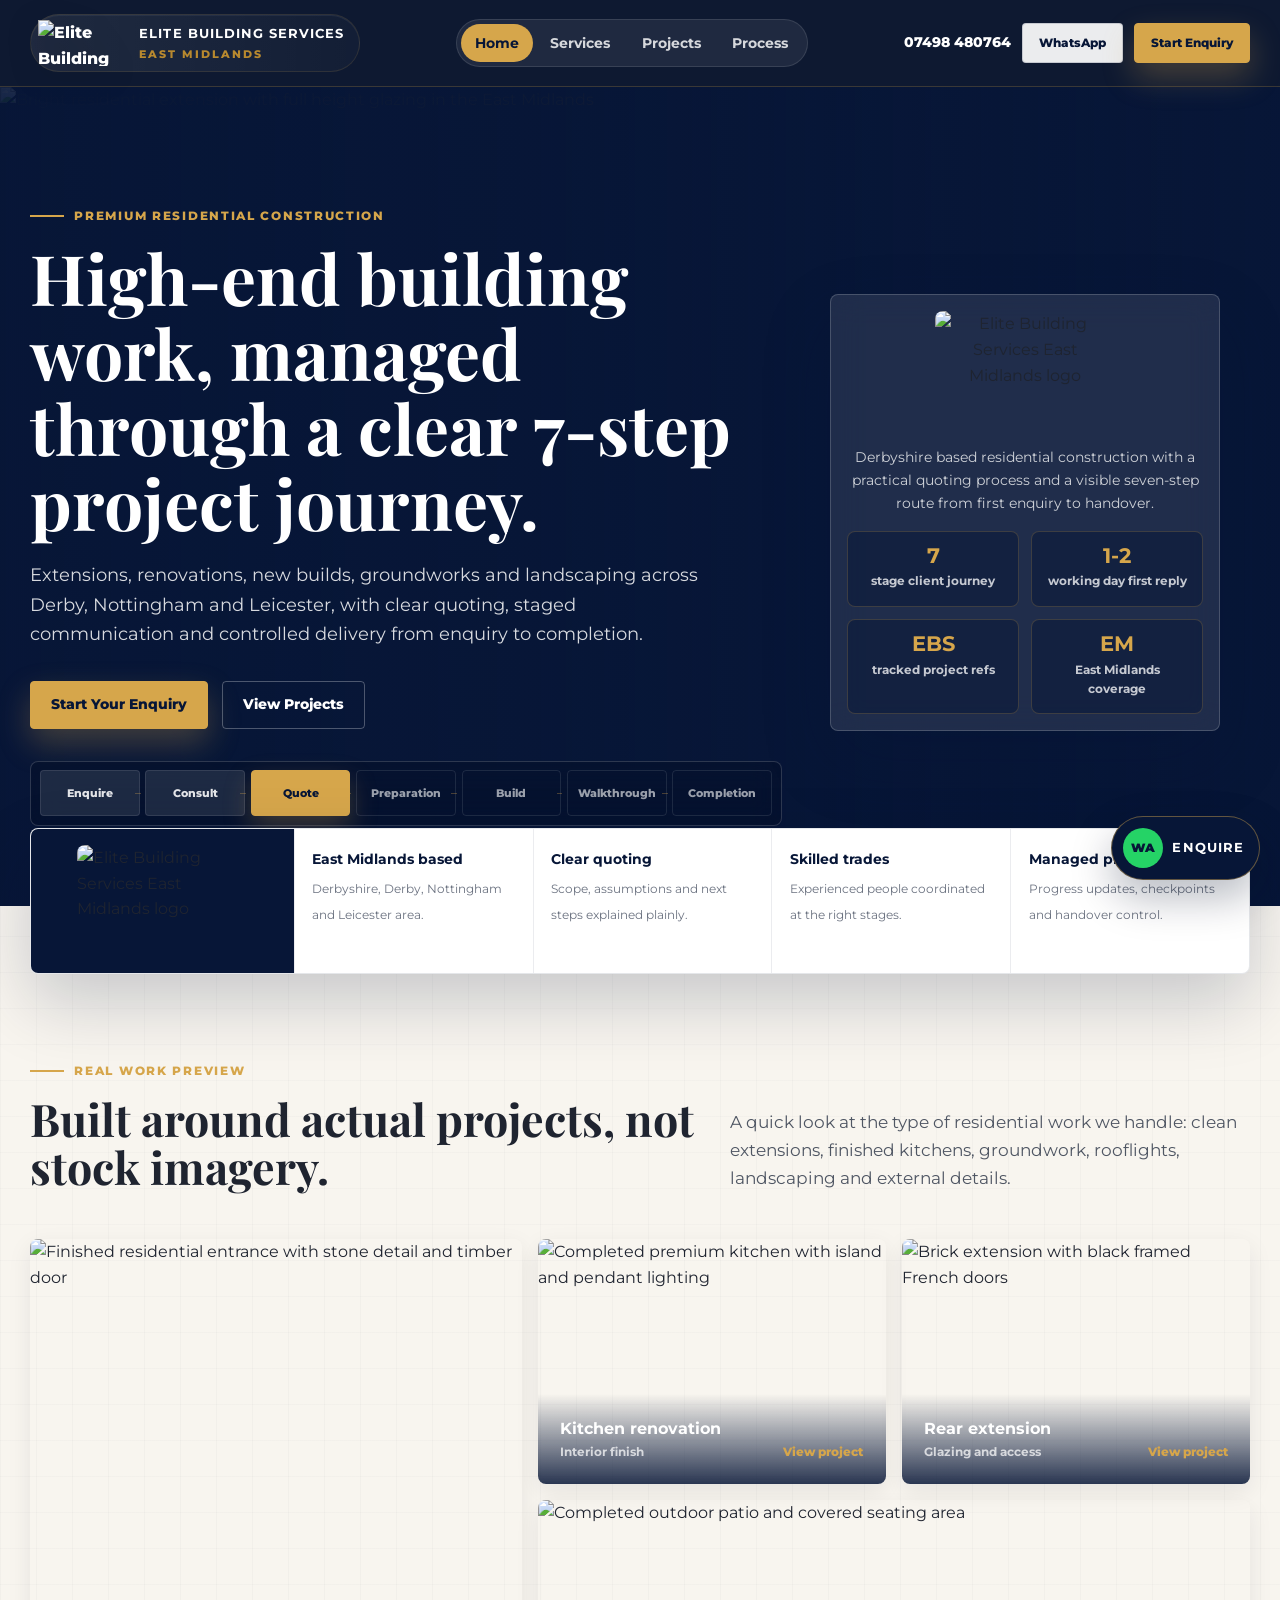
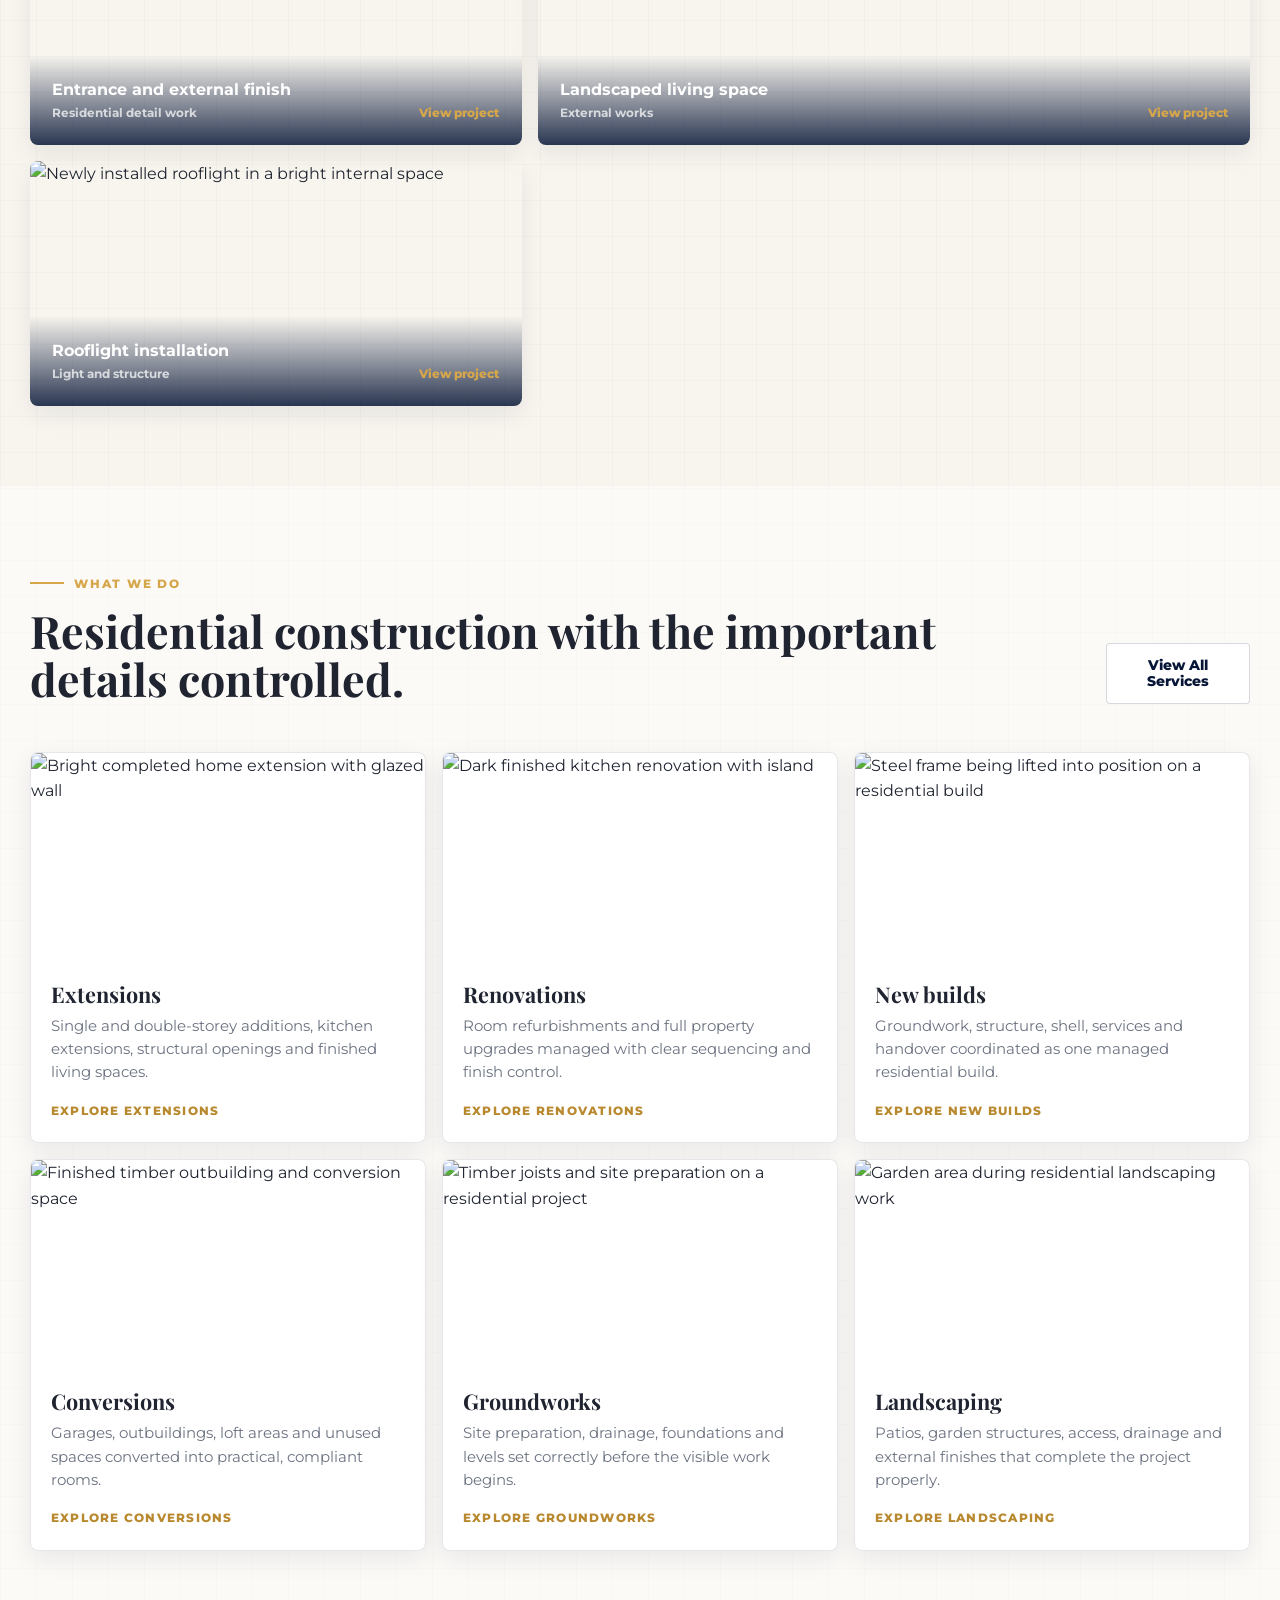
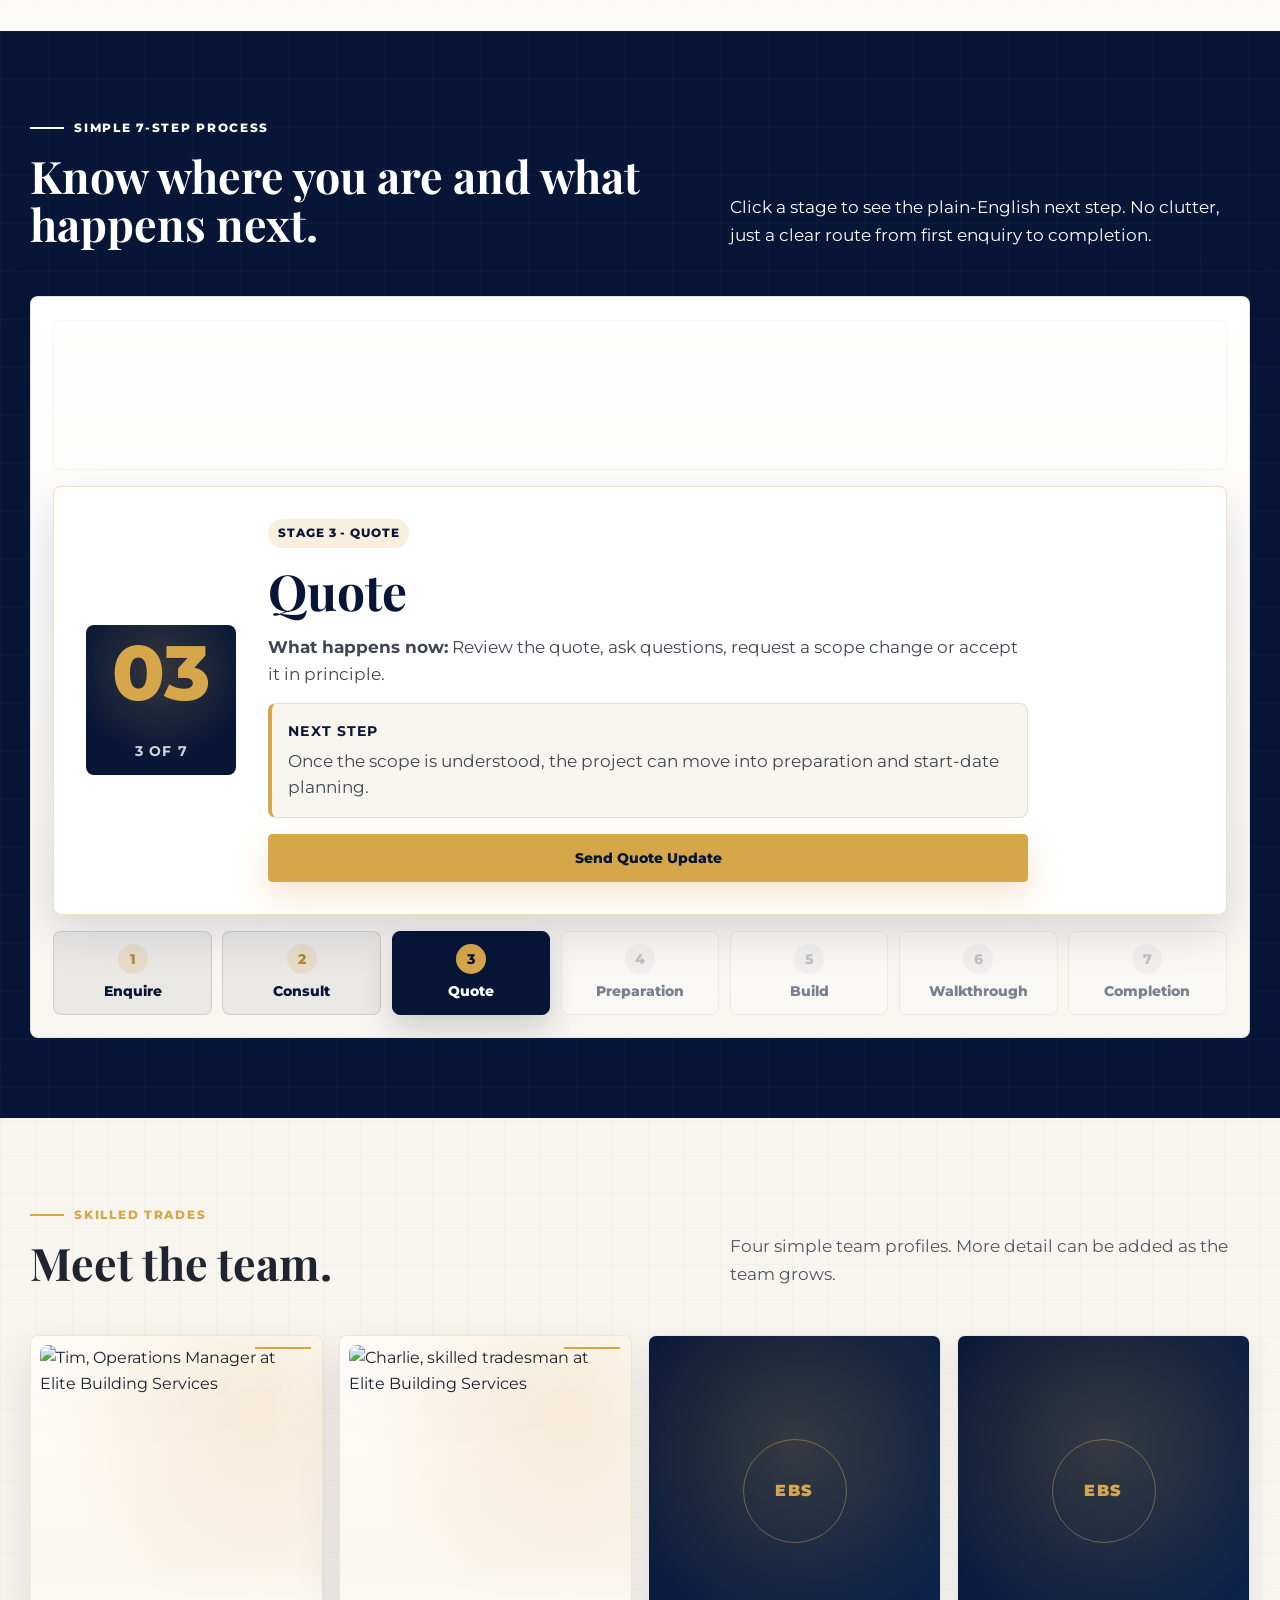
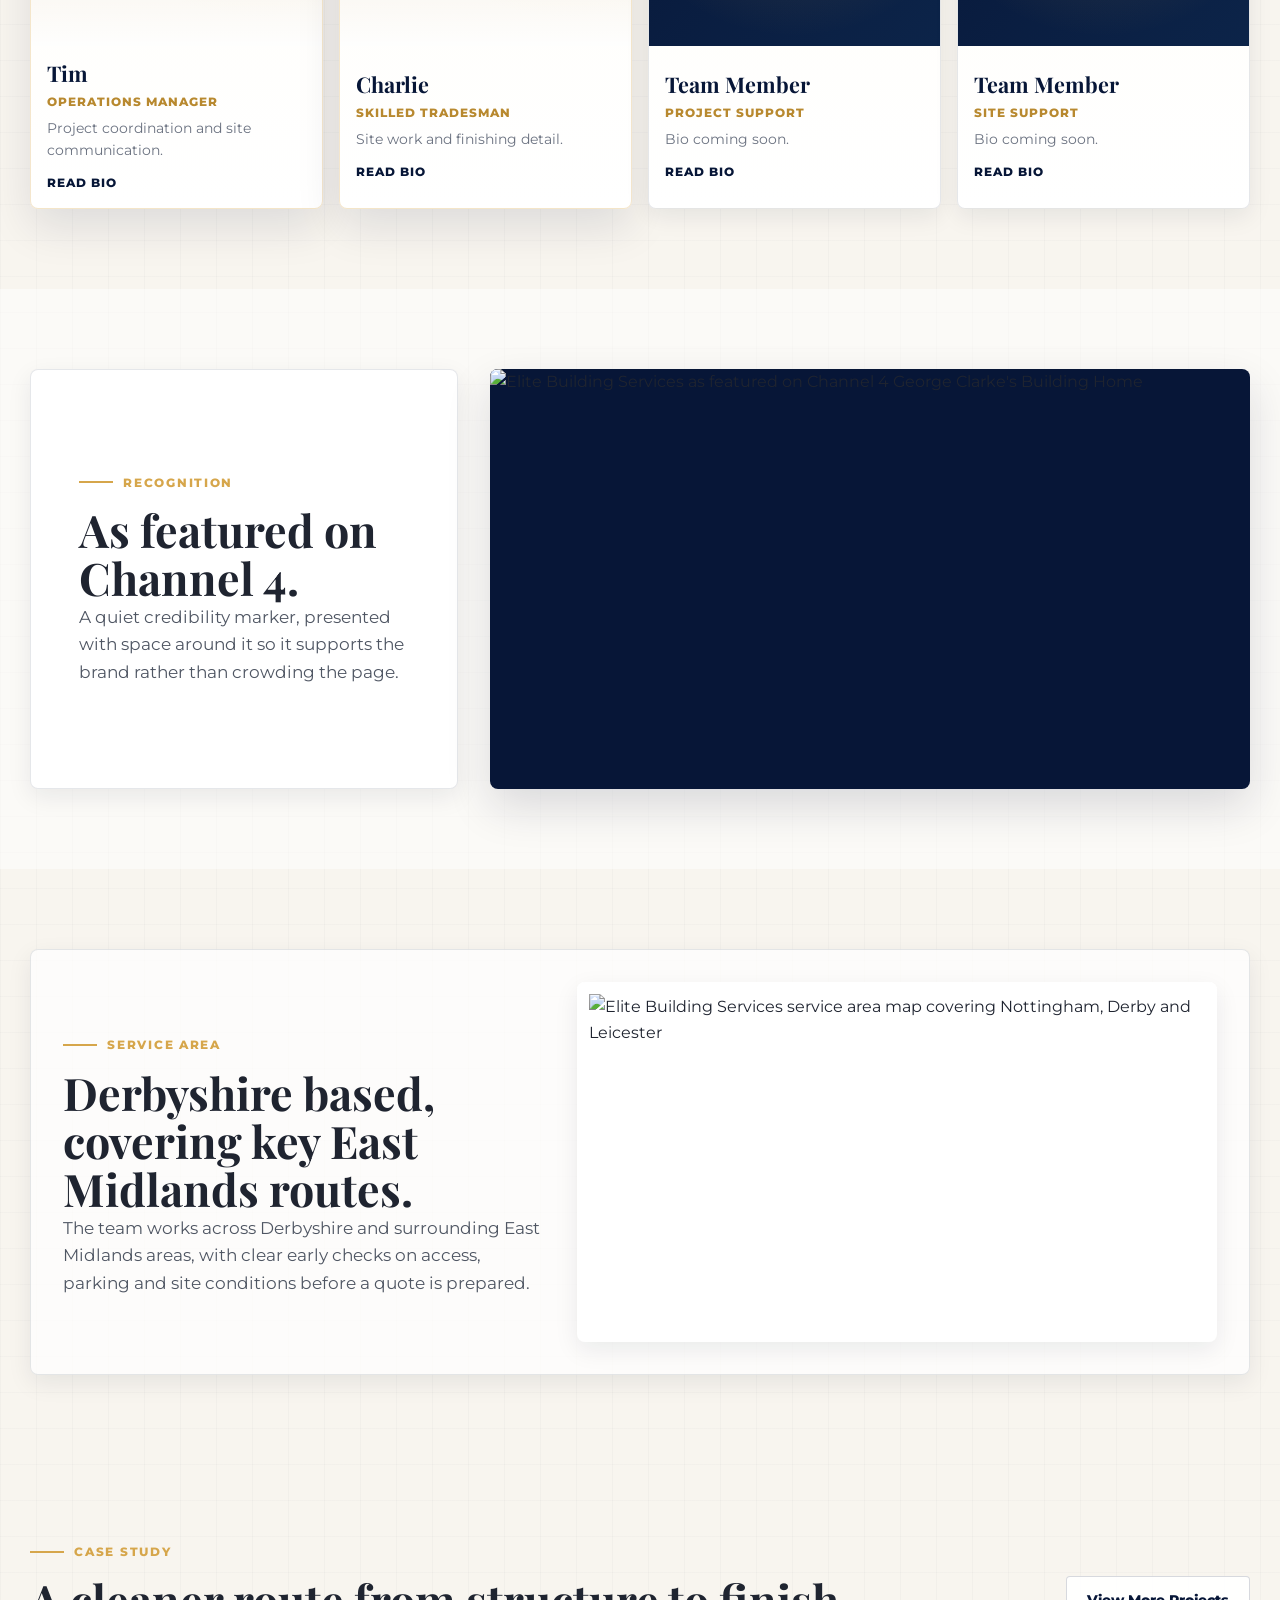
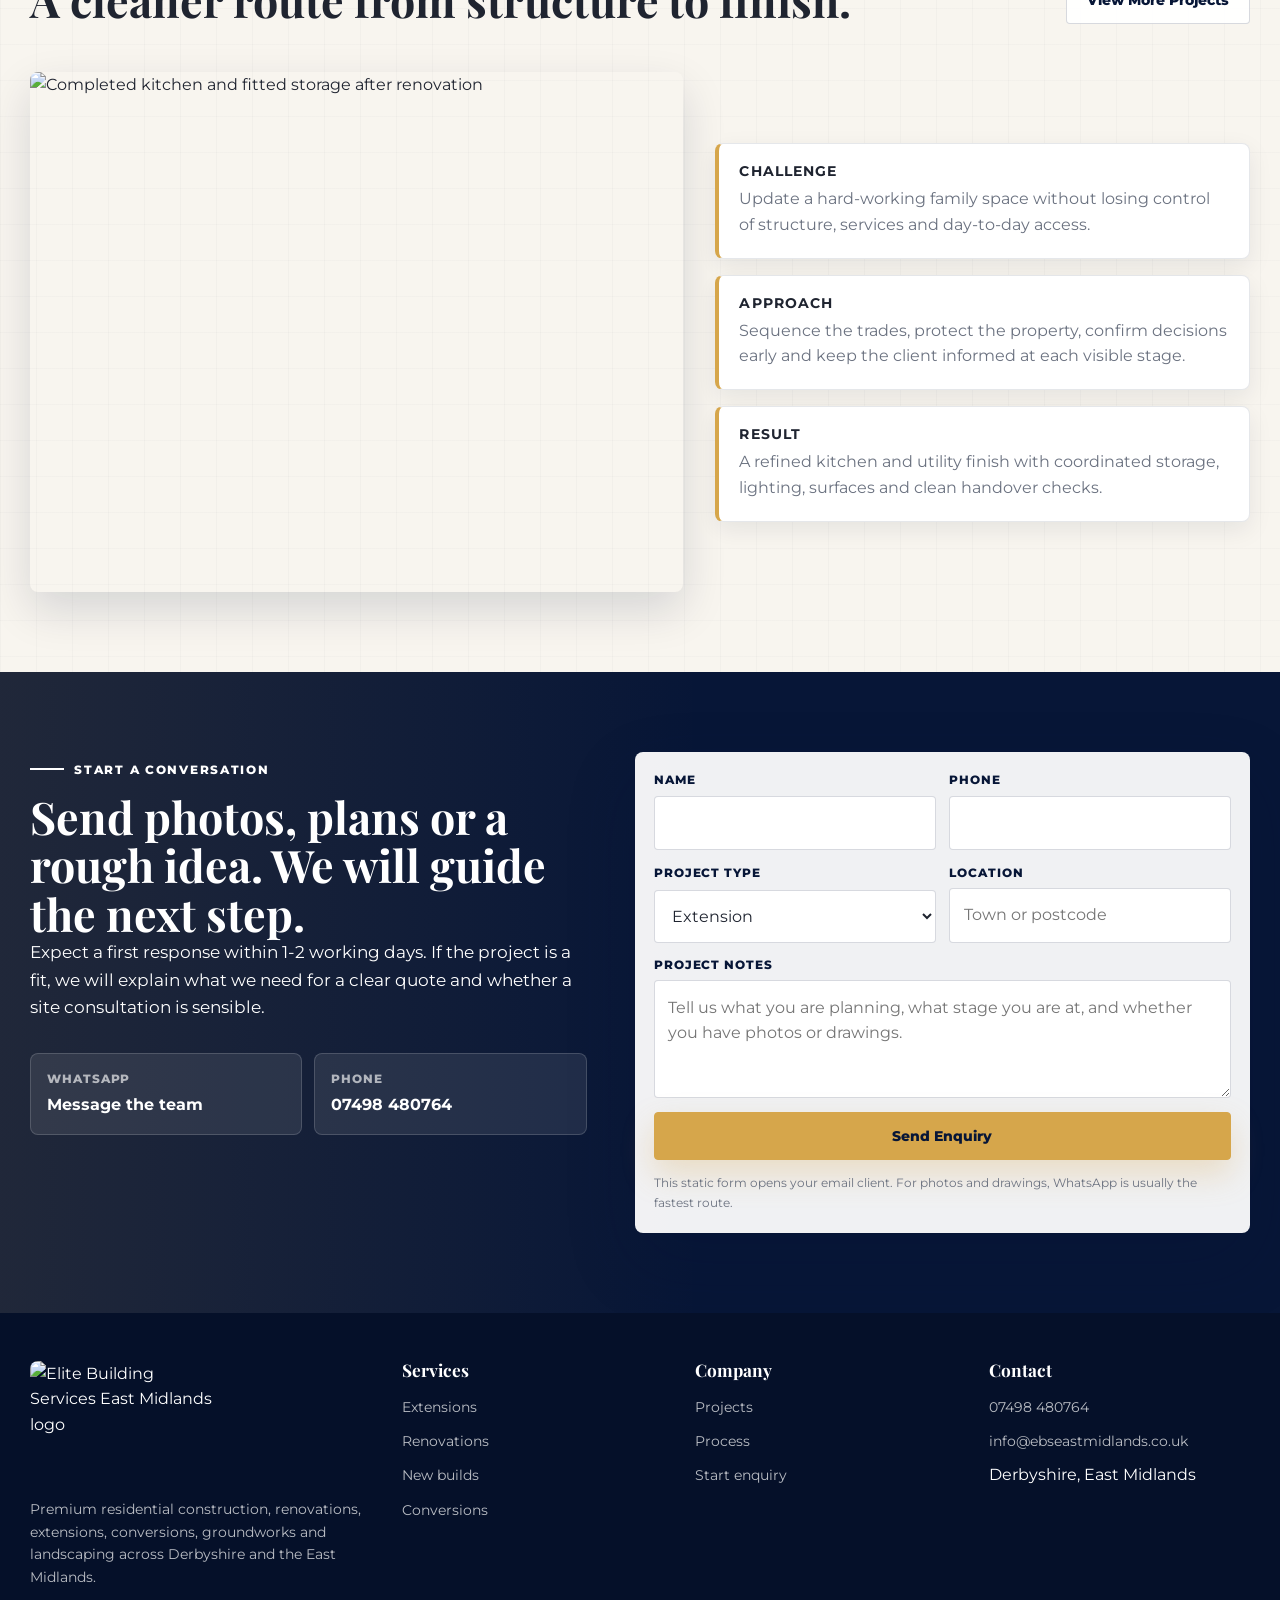
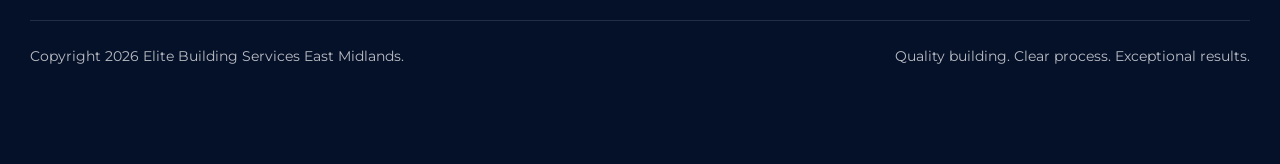
==== index.html @ 4956cdba "Add files via upload" ====
<!DOCTYPE html>
<html lang="en">
<head>
    <meta charset="UTF-8">
    <meta name="viewport" content="width=device-width, initial-scale=1.0">
    <title>Elite Building Services East Midlands | Premium Residential Construction</title>
    <meta name="description" content="Premium residential extensions, renovations, conversions, new builds, groundworks and landscaping across Derbyshire and the East Midlands. Clear quoting and managed delivery.">
    <meta name="theme-color" content="#071637">
    <link rel="stylesheet" href="styles.css">
    <noscript><style>.site-loader{display:none}</style></noscript>
</head>
<body>
    <a class="skip-link" href="#main">Skip to content</a>

    <div class="site-loader" aria-hidden="true">
        <img src="images/ebs-logo.png" alt="">
        <span class="loader-lines" aria-hidden="true"><span></span><span></span><span></span><span></span></span>
    </div>

    <header class="site-header" id="siteHeader">
        <div class="container header-inner">
            <a class="brand" href="index.html" aria-label="Elite Building Services East Midlands home">
                <img src="images/ebs-logo.png" width="390" height="256" alt="Elite Building Services East Midlands logo">
                <span class="brand-copy">
                    <strong>Elite Building Services</strong>
                    <span>East Midlands</span>
                </span>
            </a>

            <nav class="primary-nav" aria-label="Primary navigation">
                <a class="active" href="index.html">Home</a>
                <a href="services.html">Services</a>
                <a href="projects.html">Projects</a>
                <a href="process.html">Process</a>
            </nav>

            <div class="header-actions">
                <a class="phone-link" href="tel:07498480764">07498 480764</a>
                <a class="btn btn-secondary btn-small" href="https://wa.me/447498480764?text=Hi%20Elite%20Building%20Services%2C%20I%27d%20like%20to%20discuss%20a%20project" target="_blank" rel="noopener">WhatsApp</a>
                <a class="btn btn-primary btn-small" href="#enquiry">Start Enquiry</a>
                <button class="menu-toggle" id="menuToggle" type="button" aria-expanded="false" aria-controls="mobileMenu">Menu</button>
            </div>
        </div>
    </header>

    <nav class="mobile-menu" id="mobileMenu" aria-label="Mobile navigation">
        <a href="index.html">Home</a>
        <a href="services.html">Services</a>
        <a href="projects.html">Projects</a>
        <a href="process.html">Process</a>
        <a href="tel:07498480764">Call 07498 480764</a>
        <a href="https://wa.me/447498480764?text=Hi%20Elite%20Building%20Services%2C%20I%27d%20like%20to%20discuss%20a%20project" target="_blank" rel="noopener">WhatsApp</a>
    </nav>

    <main id="main">
        <section class="hero-home" aria-labelledby="home-title">
            <img class="hero-image" src="images/extension.png" alt="Bright residential extension with full height glazing in the East Midlands">
            <div class="container hero-inner">
                <div class="hero-copy">
                    <p class="eyebrow">Premium residential construction</p>
                    <h1 id="home-title">High-end building work, managed through a clear 7-step project journey.</h1>
                    <p class="lead">Extensions, renovations, new builds, groundworks and landscaping across Derby, Nottingham and Leicester, with clear quoting, staged communication and controlled delivery from enquiry to completion.</p>
                    <div class="hero-actions">
                        <a class="btn btn-primary" href="#enquiry">Start Your Enquiry</a>
                        <a class="btn btn-ghost" href="projects.html">View Projects</a>
                    </div>
                    <div class="hero-journey-mini" aria-label="Seven step project journey">
                        <span class="is-complete">Enquire</span>
                        <span class="is-complete">Consult</span>
                        <span class="is-active">Quote</span>
                        <span>Preparation</span>
                        <span>Build</span>
                        <span>Walkthrough</span>
                        <span>Completion</span>
                    </div>
                </div>

                <aside class="hero-brand-card" aria-label="Elite project credentials">
                    <img src="images/ebs-logo.png" width="390" height="256" alt="Elite Building Services East Midlands logo">
                    <p>Derbyshire based residential construction with a practical quoting process and a visible seven-step route from first enquiry to handover.</p>
                    <div class="metric-row">
                        <div class="metric">
                            <strong>7</strong>
                            <span>stage client journey</span>
                        </div>
                        <div class="metric">
                            <strong>1-2</strong>
                            <span>working day first reply</span>
                        </div>
                        <div class="metric">
                            <strong>EBS</strong>
                            <span>tracked project refs</span>
                        </div>
                        <div class="metric">
                            <strong>EM</strong>
                            <span>East Midlands coverage</span>
                        </div>
                    </div>
                </aside>
            </div>
        </section>

        <section class="trust-strip" aria-label="Trust signals">
            <div class="container">
                <div class="trust-strip-inner">
                    <div class="trust-logo">
                        <img src="images/ebs-logo.png" width="390" height="256" alt="Elite Building Services East Midlands logo">
                    </div>
                    <div class="trust-item">
                        <strong>East Midlands based</strong>
                        <span>Derbyshire, Derby, Nottingham and Leicester area.</span>
                    </div>
                    <div class="trust-item">
                        <strong>Clear quoting</strong>
                        <span>Scope, assumptions and next steps explained plainly.</span>
                    </div>
                    <div class="trust-item">
                        <strong>Skilled trades</strong>
                        <span>Experienced people coordinated at the right stages.</span>
                    </div>
                    <div class="trust-item">
                        <strong>Managed projects</strong>
                        <span>Progress updates, checkpoints and handover control.</span>
                    </div>
                </div>
            </div>
        </section>

        <section class="section" aria-labelledby="work-title">
            <div class="container">
                <div class="section-heading">
                    <div>
                        <p class="section-kicker">Real work preview</p>
                        <h2 id="work-title">Built around actual projects, not stock imagery.</h2>
                    </div>
                    <p class="lead">A quick look at the type of residential work we handle: clean extensions, finished kitchens, groundwork, rooflights, landscaping and external details.</p>
                </div>

                <div class="mosaic-grid">
                    <a class="mosaic-item large" href="projects.html" aria-label="View extension project">
                        <img src="images/front door 2.png" alt="Finished residential entrance with stone detail and timber door">
                        <span class="mosaic-overlay">
                            <span><strong>Entrance and external finish</strong><span>Residential detail work</span></span>
                            <em>View project</em>
                        </span>
                    </a>
                    <a class="mosaic-item" href="projects.html" aria-label="View kitchen project">
                        <img src="images/kitchen3.png" alt="Completed premium kitchen with island and pendant lighting">
                        <span class="mosaic-overlay">
                            <span><strong>Kitchen renovation</strong><span>Interior finish</span></span>
                            <em>View project</em>
                        </span>
                    </a>
                    <a class="mosaic-item" href="projects.html" aria-label="View extension project">
                        <img src="images/frenchdoors.png" alt="Brick extension with black framed French doors">
                        <span class="mosaic-overlay">
                            <span><strong>Rear extension</strong><span>Glazing and access</span></span>
                            <em>View project</em>
                        </span>
                    </a>
                    <a class="mosaic-item wide" href="projects.html" aria-label="View landscaping project">
                        <img src="images/landscaping2.png" alt="Completed outdoor patio and covered seating area">
                        <span class="mosaic-overlay">
                            <span><strong>Landscaped living space</strong><span>External works</span></span>
                            <em>View project</em>
                        </span>
                    </a>
                    <a class="mosaic-item" href="projects.html" aria-label="View rooflight installation">
                        <img src="images/skylight.png" alt="Newly installed rooflight in a bright internal space">
                        <span class="mosaic-overlay">
                            <span><strong>Rooflight installation</strong><span>Light and structure</span></span>
                            <em>View project</em>
                        </span>
                    </a>
                </div>
            </div>
        </section>

        <section class="section section-stone" aria-labelledby="services-title">
            <div class="container">
                <div class="section-heading">
                    <div>
                        <p class="section-kicker">What we do</p>
                        <h2 id="services-title">Residential construction with the important details controlled.</h2>
                    </div>
                    <a class="btn btn-secondary" href="services.html">View All Services</a>
                </div>

                <div class="services-grid">
                    <a class="service-card" href="services.html#extensions">
                        <div class="service-card-media"><img src="images/extension.png" alt="Bright completed home extension with glazed wall"></div>
                        <div class="service-card-body">
                            <h3>Extensions</h3>
                            <p>Single and double-storey additions, kitchen extensions, structural openings and finished living spaces.</p>
                            <span class="card-link">Explore extensions</span>
                        </div>
                    </a>
                    <a class="service-card" href="services.html#renovations">
                        <div class="service-card-media"><img src="images/kitchen.png" alt="Dark finished kitchen renovation with island"></div>
                        <div class="service-card-body">
                            <h3>Renovations</h3>
                            <p>Room refurbishments and full property upgrades managed with clear sequencing and finish control.</p>
                            <span class="card-link">Explore renovations</span>
                        </div>
                    </a>
                    <a class="service-card" href="services.html#new-builds">
                        <div class="service-card-media"><img src="images/crane 2.png" alt="Steel frame being lifted into position on a residential build"></div>
                        <div class="service-card-body">
                            <h3>New builds</h3>
                            <p>Groundwork, structure, shell, services and handover coordinated as one managed residential build.</p>
                            <span class="card-link">Explore new builds</span>
                        </div>
                    </a>
                    <a class="service-card" href="services.html#conversions">
                        <div class="service-card-media"><img src="images/Shed2.png" alt="Finished timber outbuilding and conversion space"></div>
                        <div class="service-card-body">
                            <h3>Conversions</h3>
                            <p>Garages, outbuildings, loft areas and unused spaces converted into practical, compliant rooms.</p>
                            <span class="card-link">Explore conversions</span>
                        </div>
                    </a>
                    <a class="service-card" href="services.html#groundworks">
                        <div class="service-card-media"><img src="images/WIP.png" alt="Timber joists and site preparation on a residential project"></div>
                        <div class="service-card-body">
                            <h3>Groundworks</h3>
                            <p>Site preparation, drainage, foundations and levels set correctly before the visible work begins.</p>
                            <span class="card-link">Explore groundworks</span>
                        </div>
                    </a>
                    <a class="service-card" href="services.html#landscaping">
                        <div class="service-card-media"><img src="images/landscape1.png" alt="Garden area during residential landscaping work"></div>
                        <div class="service-card-body">
                            <h3>Landscaping</h3>
                            <p>Patios, garden structures, access, drainage and external finishes that complete the project properly.</p>
                            <span class="card-link">Explore landscaping</span>
                        </div>
                    </a>
                </div>
            </div>
        </section>

        <section class="section portal-section" aria-labelledby="portal-title">
            <div class="container">
                <div class="section-heading">
                    <div>
                        <p class="section-kicker">Simple 7-step process</p>
                        <h2 id="portal-title">Know where you are and what happens next.</h2>
                    </div>
                    <p class="lead">Click a stage to see the plain-English next step. No clutter, just a clear route from first enquiry to completion.</p>
                </div>

                <div class="simple-process" data-portal data-default-stage="2">
                    <img class="process-flow-bg" src="images/process flow.png" alt="" aria-hidden="true">
                    <article class="current-stage-card" aria-live="polite">
                        <div class="current-stage-number">
                            <span data-portal-stage-number>03</span>
                            <strong data-portal-step-text>3 of 7</strong>
                        </div>
                        <div class="current-stage-copy">
                            <span class="status-chip" data-portal-status>Stage 3</span>
                            <h3 data-portal-title>Quote</h3>
                            <p><strong>What happens now:</strong> <span data-portal-summary>We turn your photos, measurements and project notes into a clear written quote.</span></p>
                            <div class="next-step-box">
                                <strong>Next step</strong>
                                <p data-portal-next>Review the quote and confirm whether you would like to move into preparation.</p>
                            </div>
                            <a class="btn btn-primary" href="#enquiry" data-portal-cta>Discuss My Quote</a>
                        </div>
                    </article>
                    <div class="simple-stage-flow" aria-label="Project stages">
                        <button class="simple-stage is-complete" type="button" data-stage="0"><span>1</span>Enquire</button>
                        <button class="simple-stage is-complete" type="button" data-stage="1"><span>2</span>Consult</button>
                        <button class="simple-stage is-active" type="button" data-stage="2"><span>3</span>Quote</button>
                        <button class="simple-stage" type="button" data-stage="3"><span>4</span>Preparation</button>
                        <button class="simple-stage" type="button" data-stage="4"><span>5</span>Build</button>
                        <button class="simple-stage" type="button" data-stage="5"><span>6</span>Walkthrough</button>
                        <button class="simple-stage" type="button" data-stage="6"><span>7</span>Completion</button>
                    </div>
                </div>
            </div>
        </section>

        <section class="section" aria-labelledby="team-title">
            <div class="container">
                <div class="section-heading">
                    <div>
                        <p class="section-kicker">Skilled trades</p>
                        <h2 id="team-title">Meet the team.</h2>
                    </div>
                    <p class="lead">Four simple team profiles. More detail can be added as the team grows.</p>
                </div>

                <div class="team-grid team-grid-equal">
                    <button class="team-card person-card" type="button" data-team-card data-name="Tim" data-role="Operations Manager" data-image="images/tIM.jpeg" data-image-alt="Tim, Operations Manager at Elite Building Services" data-bio="Tim helps keep projects organised from first conversation through to site communication. His role is to make the route clear and keep clients informed.">
                        <span class="team-card-image"><img src="images/tIM.jpeg" alt="Tim, Operations Manager at Elite Building Services"></span>
                        <span class="team-card-body">
                            <strong>Tim</strong>
                            <span>Operations Manager</span>
                            <em>Project coordination and site communication.</em>
                            <small>Read bio</small>
                        </span>
                    </button>
                    <button class="team-card person-card" type="button" data-team-card data-name="Charlie" data-role="Skilled Tradesman" data-image="images/Charlie.jpeg" data-image-alt="Charlie, skilled tradesman at Elite Building Services" data-bio="Charlie supports the practical delivery on site, with a focus on workmanship, finishing detail and keeping the standard consistent.">
                        <span class="team-card-image"><img src="images/Charlie.jpeg" alt="Charlie, skilled tradesman at Elite Building Services"></span>
                        <span class="team-card-body">
                            <strong>Charlie</strong>
                            <span>Skilled Tradesman</span>
                            <em>Site work and finishing detail.</em>
                            <small>Read bio</small>
                        </span>
                    </button>
                    <button class="team-card placeholder-card" type="button" data-team-card data-name="Team Member" data-role="Project Support" data-initials="EBS" data-bio="This profile is reserved for future team information. It keeps the team section balanced without inventing names or biographies.">
                        <span class="team-card-image placeholder-mark" aria-hidden="true"><span>EBS</span></span>
                        <span class="team-card-body">
                            <strong>Team Member</strong>
                            <span>Project Support</span>
                            <em>Bio coming soon.</em>
                            <small>Read bio</small>
                        </span>
                    </button>
                    <button class="team-card placeholder-card" type="button" data-team-card data-name="Team Member" data-role="Site Support" data-initials="EBS" data-bio="This profile is intentionally reserved for another team member. It can be updated later with a photo, role and short bio.">
                        <span class="team-card-image placeholder-mark" aria-hidden="true"><span>EBS</span></span>
                        <span class="team-card-body">
                            <strong>Team Member</strong>
                            <span>Site Support</span>
                            <em>Bio coming soon.</em>
                            <small>Read bio</small>
                        </span>
                    </button>
                </div>
            </div>
        </section>

        <section class="section section-stone" aria-labelledby="featured-title">
            <div class="container">
                <div class="channel-feature">
                    <div class="feature-card channel-copy">
                        <p class="section-kicker">Recognition</p>
                        <h2 id="featured-title">As featured on Channel 4.</h2>
                        <p class="lead">A quiet credibility marker, presented with space around it so it supports the brand rather than crowding the page.</p>
                    </div>
                    <div class="channel-media">
                        <img src="images/chqannel 4.png" alt="Elite Building Services as featured on Channel 4 George Clarke's Building Home">
                    </div>
                </div>
            </div>
        </section>

        <section class="section" aria-labelledby="area-title">
            <div class="container">
                <div class="service-area-card">
                    <div>
                        <p class="section-kicker">Service area</p>
                        <h2 id="area-title">Derbyshire based, covering key East Midlands routes.</h2>
                        <p class="lead">The team works across Derbyshire and surrounding East Midlands areas, with clear early checks on access, parking and site conditions before a quote is prepared.</p>
                    </div>
                    <div class="service-area-map">
                        <img src="images/MAP.png" alt="Elite Building Services service area map covering Nottingham, Derby and Leicester">
                    </div>
                </div>
            </div>
        </section>

        <section class="section" aria-labelledby="case-title">
            <div class="container">
                <div class="section-heading">
                    <div>
                        <p class="section-kicker">Case study</p>
                        <h2 id="case-title">A cleaner route from structure to finish.</h2>
                    </div>
                    <a class="btn btn-secondary" href="projects.html">View More Projects</a>
                </div>

                <div class="case-study-grid">
                    <div class="case-image">
                        <img src="images/kitchen4.png" alt="Completed kitchen and fitted storage after renovation">
                    </div>
                    <div class="case-content">
                        <article class="case-card">
                            <h3>Challenge</h3>
                            <p>Update a hard-working family space without losing control of structure, services and day-to-day access.</p>
                        </article>
                        <article class="case-card">
                            <h3>Approach</h3>
                            <p>Sequence the trades, protect the property, confirm decisions early and keep the client informed at each visible stage.</p>
                        </article>
                        <article class="case-card">
                            <h3>Result</h3>
                            <p>A refined kitchen and utility finish with coordinated storage, lighting, surfaces and clean handover checks.</p>
                        </article>
                    </div>
                </div>
            </div>
        </section>

        <section class="section cta-band" id="enquiry" aria-labelledby="enquiry-title">
            <div class="container cta-grid">
                <div class="cta-copy">
                    <p class="section-kicker">Start a conversation</p>
                    <h2 id="enquiry-title">Send photos, plans or a rough idea. We will guide the next step.</h2>
                    <p class="lead">Expect a first response within 1-2 working days. If the project is a fit, we will explain what we need for a clear quote and whether a site consultation is sensible.</p>
                    <div class="contact-cards">
                        <a class="contact-card" href="https://wa.me/447498480764?text=Hi%20Elite%20Building%20Services%2C%20I%27d%20like%20to%20discuss%20a%20project" target="_blank" rel="noopener">
                            <span>WhatsApp</span>
                            <strong>Message the team</strong>
                        </a>
                        <a class="contact-card" href="tel:07498480764">
                            <span>Phone</span>
                            <strong>07498 480764</strong>
                        </a>
                    </div>
                </div>

                <form class="enquiry-form" action="mailto:info@ebseastmidlands.co.uk" method="post" enctype="text/plain">
                    <div class="form-row">
                        <div class="field">
                            <label for="name">Name</label>
                            <input id="name" name="name" autocomplete="name" required>
                        </div>
                        <div class="field">
                            <label for="phone">Phone</label>
                            <input id="phone" name="phone" autocomplete="tel" required>
                        </div>
                    </div>
                    <div class="form-row">
                        <div class="field">
                            <label for="service">Project type</label>
                            <select id="service" name="project_type">
                                <option>Extension</option>
                                <option>Renovation</option>
                                <option>New build</option>
                                <option>Conversion</option>
                                <option>Groundworks</option>
                                <option>Landscaping</option>
                                <option>Not sure yet</option>
                            </select>
                        </div>
                        <div class="field">
                            <label for="postcode">Location</label>
                            <input id="postcode" name="location" autocomplete="postal-code" placeholder="Town or postcode">
                        </div>
                    </div>
                    <div class="field">
                        <label for="message">Project notes</label>
                        <textarea id="message" name="message" placeholder="Tell us what you are planning, what stage you are at, and whether you have photos or drawings."></textarea>
                    </div>
                    <button class="btn btn-primary" type="submit">Send Enquiry</button>
                    <p class="form-note">This static form opens your email client. For photos and drawings, WhatsApp is usually the fastest route.</p>
                </form>
            </div>
        </section>
    </main>

    <div class="modal team-modal" id="teamModal" role="dialog" aria-modal="true" aria-hidden="true" aria-labelledby="teamModalTitle">
        <div class="modal-backdrop" data-team-modal-close></div>
        <div class="team-modal-dialog">
            <button class="modal-close" type="button" aria-label="Close team bio" data-team-modal-close>&times;</button>
            <div class="team-modal-image" data-team-modal-image-wrap>
                <img src="" alt="" data-team-modal-image hidden>
                <span data-team-modal-initials>EBS</span>
            </div>
            <div class="team-modal-content">
                <span class="status-chip" data-team-modal-role>Project Support</span>
                <h2 id="teamModalTitle" data-team-modal-name>Team Member</h2>
                <p data-team-modal-bio>Bio coming soon.</p>
                <button class="btn btn-primary" type="button" data-team-modal-close>Close</button>
            </div>
        </div>
    </div>

    <footer class="site-footer">
        <div class="container">
            <div class="footer-grid">
                <div>
                    <img class="footer-logo" src="images/ebs-logo.png" width="390" height="256" alt="Elite Building Services East Midlands logo">
                    <p>Premium residential construction, renovations, extensions, conversions, groundworks and landscaping across Derbyshire and the East Midlands.</p>
                </div>
                <div>
                    <h4>Services</h4>
                    <ul class="footer-list">
                        <li><a href="services.html#extensions">Extensions</a></li>
                        <li><a href="services.html#renovations">Renovations</a></li>
                        <li><a href="services.html#new-builds">New builds</a></li>
                        <li><a href="services.html#conversions">Conversions</a></li>
                    </ul>
                </div>
                <div>
                    <h4>Company</h4>
                    <ul class="footer-list">
                        <li><a href="projects.html">Projects</a></li>
                        <li><a href="process.html">Process</a></li>
                        <li><a href="index.html#enquiry">Start enquiry</a></li>
                    </ul>
                </div>
                <div>
                    <h4>Contact</h4>
                    <ul class="footer-list">
                        <li><a href="tel:07498480764">07498 480764</a></li>
                        <li><a href="mailto:info@ebseastmidlands.co.uk">info@ebseastmidlands.co.uk</a></li>
                        <li>Derbyshire, East Midlands</li>
                    </ul>
                </div>
            </div>
            <div class="footer-bottom">
                <p>Copyright 2026 Elite Building Services East Midlands.</p>
                <p>Quality building. Clear process. Exceptional results.</p>
            </div>
        </div>
    </footer>

    <div class="floating-enquiry" data-floating-enquiry>
        <button class="floating-enquiry-toggle" type="button" aria-expanded="false" aria-controls="floatingEnquiryPanel">
            <span>WA</span>
            <strong>Enquire</strong>
        </button>
        <div class="floating-enquiry-panel" id="floatingEnquiryPanel">
            <p>Start with photos, plans or a rough idea.</p>
            <a href="https://wa.me/447498480764?text=Hi%20Elite%20Building%20Services%2C%20I%27d%20like%20to%20start%20an%20enquiry.%20I%20can%20send%20photos%20of%20the%20project%20area." target="_blank" rel="noopener">General enquiry</a>
            <a href="https://wa.me/447498480764?text=Hi%20Elite%20Building%20Services%2C%20I%27m%20planning%20an%20extension.%20I%20can%20send%20clear%20photos%20of%20the%20area%2C%20access%20and%20levels." target="_blank" rel="noopener">Extension photo enquiry</a>
            <a href="https://wa.me/447498480764?text=Hi%20Elite%20Building%20Services%2C%20I%27m%20planning%20a%20kitchen%20renovation.%20I%20can%20send%20current%20photos%20and%20rough%20dimensions." target="_blank" rel="noopener">Kitchen renovation enquiry</a>
            <a href="tel:07498480764">Call 07498 480764</a>
        </div>
    </div>

    <div class="mobile-contact-bar" aria-label="Quick contact">
        <a href="https://wa.me/447498480764?text=Hi%20Elite%20Building%20Services%2C%20I%27d%20like%20to%20discuss%20a%20project" target="_blank" rel="noopener">WhatsApp</a>
        <a href="tel:07498480764">Call</a>
        <a href="#enquiry">Enquire</a>
    </div>

    <script src="script.js"></script>
</body>
</html>
---- styles.css ----
@import url("https://fonts.googleapis.com/css2?family=Montserrat:wght@400;500;600;700;800&family=Playfair+Display:wght@600;700&display=swap");

:root {
    --navy: #071637;
    --navy-2: #0c2449;
    --gold: #d6a64b;
    --gold-2: #b8892f;
    --stone: #f8f5ef;
    --stone-2: #eee6d8;
    --white: #ffffff;
    --charcoal: #1f2430;
    --muted: #6b7280;
    --line: #ded7c9;
    --sage: #687669;

    --space-xs: 0.5rem;
    --space-sm: 0.875rem;
    --space-md: 1.25rem;
    --space-lg: 2rem;
    --space-xl: 3rem;
    --space-2xl: 5rem;

    --radius-sm: 4px;
    --radius-md: 8px;
    --radius-lg: 8px;

    --shadow-sm: 0 8px 24px rgba(7, 22, 55, 0.08);
    --shadow-md: 0 18px 45px rgba(7, 22, 55, 0.14);
    --shadow-lg: 0 28px 70px rgba(7, 22, 55, 0.2);
    --header-height: 86px;
}

* {
    box-sizing: border-box;
}

html {
    scroll-behavior: smooth;
    overflow-x: hidden;
}

body {
    margin: 0;
    overflow-x: hidden;
    color: var(--charcoal);
    background:
        linear-gradient(90deg, rgba(7, 22, 55, 0.025) 1px, transparent 1px),
        linear-gradient(180deg, rgba(7, 22, 55, 0.02) 1px, transparent 1px),
        var(--stone);
    background-size: 36px 36px, 36px 36px, auto;
    font-family: "Montserrat", Arial, sans-serif;
    line-height: 1.6;
}

body.is-locked {
    overflow: hidden;
}

[hidden] {
    display: none !important;
}

img {
    display: block;
    max-width: 100%;
    height: auto;
}

a {
    color: inherit;
    text-decoration: none;
}

button,
input,
textarea,
select {
    font: inherit;
}

button {
    cursor: pointer;
}

:focus-visible {
    outline: 3px solid rgba(214, 166, 75, 0.75);
    outline-offset: 3px;
}

.skip-link {
    position: absolute;
    top: -60px;
    left: 1rem;
    z-index: 9999;
    padding: 0.75rem 1rem;
    background: var(--gold);
    color: var(--navy);
    font-weight: 800;
    border-radius: var(--radius-sm);
}

.skip-link:focus {
    top: 1rem;
}

.site-loader {
    position: fixed;
    inset: 0;
    z-index: 3000;
    display: grid;
    place-items: center;
    overflow: hidden;
    background:
        radial-gradient(circle at 50% 42%, rgba(214, 166, 75, 0.18), transparent 28rem),
        linear-gradient(135deg, #06112b 0%, var(--navy) 58%, #030918 100%);
    transition: opacity 0.75s ease, visibility 0.75s ease, transform 0.75s ease;
}

.site-loader img {
    position: relative;
    z-index: 3;
    width: min(280px, 72vw);
    border: 1px solid rgba(214, 166, 75, 0.22);
    border-radius: var(--radius-lg);
    box-shadow: 0 34px 90px rgba(0, 0, 0, 0.38);
    opacity: 0.72;
    transform: translateY(10px) scale(0.94);
    clip-path: inset(0 26% 0 26%);
    filter: drop-shadow(0 0 28px rgba(214, 166, 75, 0.28));
    animation: logoBuild 0.72s cubic-bezier(0.77, 0, 0.18, 1) 0.08s forwards, logoSettle 0.68s ease 0.86s forwards;
}

.loader-lines {
    position: absolute;
    z-index: 2;
    width: min(332px, 82vw);
    height: min(220px, 54vw);
    pointer-events: none;
}

.loader-lines span {
    position: absolute;
    background: linear-gradient(90deg, transparent, rgba(214, 166, 75, 0.94), transparent);
    box-shadow: 0 0 18px rgba(214, 166, 75, 0.24);
    transform-origin: left center;
    opacity: 0;
}

.loader-lines span:nth-child(1),
.loader-lines span:nth-child(3) {
    height: 1px;
    left: 0;
    right: 0;
    transform: scaleX(0);
    animation: lineDrawX 0.72s ease 0.04s forwards;
}

.loader-lines span:nth-child(1) {
    top: 0;
}

.loader-lines span:nth-child(3) {
    bottom: 0;
    animation-delay: 0.18s;
}

.loader-lines span:nth-child(2),
.loader-lines span:nth-child(4) {
    width: 1px;
    top: 0;
    bottom: 0;
    transform: scaleY(0);
    animation: lineDrawY 0.72s ease 0.12s forwards;
}

.loader-lines span:nth-child(2) {
    right: 0;
}

.loader-lines span:nth-child(4) {
    left: 0;
    animation-delay: 0.26s;
}

.site-loader::before,
.site-loader::after {
    content: "";
    position: absolute;
    pointer-events: none;
}

.site-loader::before {
    width: min(360px, 82vw);
    height: min(360px, 82vw);
    border: 1px solid rgba(214, 166, 75, 0.16);
    border-radius: 999px;
    transform: scale(0.72);
    opacity: 0;
    animation: loaderHalo 1.35s ease 0.25s forwards;
}

.site-loader::after {
    width: min(320px, 80vw);
    height: 2px;
    background: linear-gradient(90deg, transparent, rgba(214, 166, 75, 0.85), transparent);
    transform: translateX(-120%);
    animation: loaderSweep 1.45s ease 0.35s forwards;
}

body.is-loaded .site-loader {
    opacity: 0;
    visibility: hidden;
    pointer-events: none;
    transform: translateY(-14px) scale(0.985);
}

body.is-loaded .site-header,
body.is-loaded main,
body.is-loaded .site-footer {
    animation: pageEnter 0.72s ease both;
}

@keyframes logoBuild {
    0% {
        opacity: 0.72;
        transform: translateY(10px) scale(0.94);
        clip-path: inset(0 26% 0 26%);
    }
    38% {
        opacity: 1;
        clip-path: inset(0 14% 0 14%);
    }
    100% {
        opacity: 1;
        transform: translateY(0) scale(1);
        clip-path: inset(0 0 0 0);
    }
}

@keyframes lineDrawX {
    0% {
        opacity: 0;
        transform: scaleX(0);
    }
    35% {
        opacity: 1;
    }
    100% {
        opacity: 0.72;
        transform: scaleX(1);
    }
}

@keyframes lineDrawY {
    0% {
        opacity: 0;
        transform: scaleY(0);
    }
    35% {
        opacity: 1;
    }
    100% {
        opacity: 0.72;
        transform: scaleY(1);
    }
}

@keyframes logoSettle {
    50% {
        transform: translateY(-3px) scale(1.015);
    }
    100% {
        transform: translateY(0) scale(1);
    }
}

@keyframes loaderHalo {
    0% {
        opacity: 0;
        transform: scale(0.72);
    }
    60% {
        opacity: 1;
    }
    100% {
        opacity: 0.28;
        transform: scale(1);
    }
}

@keyframes loaderSweep {
    0% {
        transform: translateX(-120%);
        opacity: 0;
    }
    30% {
        opacity: 1;
    }
    100% {
        transform: translateX(120%);
        opacity: 0;
    }
}

@keyframes pageEnter {
    from {
        opacity: 0.92;
        transform: translateY(10px);
    }
    to {
        opacity: 1;
        transform: translateY(0);
    }
}

.container {
    width: min(1220px, calc(100% - 40px));
    margin: 0 auto;
}

.section {
    padding: var(--space-2xl) 0;
}

.section-tight {
    padding: var(--space-xl) 0;
}

.section-navy {
    background: var(--navy);
    color: var(--white);
}

.section-stone {
    background: rgba(255, 255, 255, 0.48);
}

.section-kicker,
.eyebrow {
    display: inline-flex;
    align-items: center;
    gap: 0.65rem;
    margin: 0 0 var(--space-sm);
    color: var(--gold);
    font-size: 0.76rem;
    font-weight: 800;
    text-transform: uppercase;
    letter-spacing: 0.14em;
}

.section-kicker::before,
.eyebrow::before {
    content: "";
    width: 34px;
    height: 2px;
    background: currentColor;
}

h1,
h2,
h3,
h4 {
    margin: 0;
    color: var(--charcoal);
    font-family: "Playfair Display", Georgia, serif;
    line-height: 1.08;
}

[id] {
    scroll-margin-top: calc(var(--header-height) + 24px);
}

h1 {
    max-width: 900px;
    font-size: 4.35rem;
}

h2 {
    font-size: 2.8rem;
}

h3 {
    font-size: 1.55rem;
}

h4 {
    font-size: 1.08rem;
}

p {
    margin: 0;
    color: var(--muted);
}

.lead {
    max-width: 760px;
    color: #4f5663;
    font-size: 1.08rem;
}

.section-heading {
    display: flex;
    justify-content: space-between;
    gap: var(--space-lg);
    align-items: end;
    margin-bottom: var(--space-xl);
}

.section-heading .lead {
    max-width: 520px;
}

.section-navy h1,
.section-navy h2,
.section-navy h3,
.section-navy h4,
.section-navy p {
    color: var(--white);
}

.section-navy .lead,
.section-navy p {
    color: rgba(255, 255, 255, 0.76);
}

.btn {
    display: inline-flex;
    min-height: 48px;
    align-items: center;
    justify-content: center;
    gap: 0.55rem;
    padding: 0.82rem 1.25rem;
    border: 1px solid transparent;
    border-radius: var(--radius-sm);
    color: var(--navy);
    font-size: 0.86rem;
    font-weight: 800;
    line-height: 1.2;
    text-align: center;
    transition: transform 0.22s ease, background 0.22s ease, color 0.22s ease, border-color 0.22s ease, box-shadow 0.22s ease;
}

.btn:hover {
    transform: translateY(-2px);
}

.btn-primary {
    background: var(--gold);
    border-color: var(--gold);
    color: var(--navy);
    box-shadow: 0 14px 32px rgba(214, 166, 75, 0.28);
}

.btn-primary:hover {
    background: var(--gold-2);
    border-color: var(--gold-2);
}

.btn-secondary {
    background: rgba(255, 255, 255, 0.92);
    border-color: rgba(7, 22, 55, 0.16);
    color: var(--navy);
}

.btn-secondary:hover {
    background: var(--navy);
    border-color: var(--navy);
    color: var(--white);
}

.btn-ghost {
    background: transparent;
    border-color: rgba(255, 255, 255, 0.28);
    color: var(--white);
}

.btn-ghost:hover {
    background: var(--white);
    border-color: var(--white);
    color: var(--navy);
}

.btn-small {
    min-height: 40px;
    padding: 0.66rem 1rem;
    font-size: 0.78rem;
}

.site-header {
    position: sticky;
    top: 0;
    z-index: 2000;
    min-height: var(--header-height);
    background: rgba(5, 16, 41, 0.96);
    border-bottom: 1px solid rgba(214, 166, 75, 0.22);
    backdrop-filter: blur(20px);
    transition: box-shadow 0.24s ease, background 0.24s ease;
}

.site-header.is-scrolled {
    background: rgba(5, 16, 41, 0.98);
    box-shadow: 0 18px 38px rgba(5, 16, 41, 0.2);
}

.header-inner {
    display: flex;
    min-height: var(--header-height);
    align-items: center;
    justify-content: space-between;
    gap: var(--space-md);
}

.brand {
    display: inline-flex;
    align-items: center;
    gap: 0.85rem;
    min-width: 0;
    padding: 0.34rem 0.9rem 0.34rem 0.42rem;
    border: 1px solid rgba(214, 166, 75, 0.13);
    border-radius: 999px;
    background: linear-gradient(90deg, rgba(255, 255, 255, 0.075), rgba(255, 255, 255, 0.025));
    color: var(--white);
    font-weight: 800;
    box-shadow: inset 0 1px 0 rgba(255, 255, 255, 0.06);
}

.brand img {
    width: 88px;
    height: 46px;
    border-radius: 0;
    object-fit: contain;
    border: 0;
    box-shadow: none;
    filter: drop-shadow(0 8px 16px rgba(0, 0, 0, 0.24));
}

.brand-copy {
    display: flex;
    flex-direction: column;
    gap: 0.1rem;
}

.brand-copy strong {
    color: var(--white);
    font-size: 0.82rem;
    text-transform: uppercase;
    letter-spacing: 0.08em;
}

.brand-copy span {
    color: var(--gold-2);
    font-size: 0.68rem;
    font-weight: 800;
    text-transform: uppercase;
    letter-spacing: 0.18em;
}

.primary-nav {
    display: flex;
    align-items: center;
    justify-content: center;
    gap: 0.25rem;
    padding: 0.28rem;
    background: rgba(255, 255, 255, 0.07);
    border: 1px solid rgba(255, 255, 255, 0.11);
    border-radius: 999px;
}

.primary-nav a,
.mobile-menu a {
    position: relative;
    color: rgba(255, 255, 255, 0.82);
    font-size: 0.86rem;
    font-weight: 700;
}

.primary-nav a {
    padding: 0.48rem 0.86rem;
    border-radius: 999px;
}

.primary-nav a::after {
    display: none;
}

.primary-nav a:hover,
.primary-nav a.active {
    background: var(--gold);
    color: var(--navy);
}

.header-actions {
    display: flex;
    align-items: center;
    gap: 0.7rem;
}

.phone-link {
    color: var(--white);
    font-size: 0.85rem;
    font-weight: 800;
}

.menu-toggle {
    display: none;
    width: 44px;
    height: 44px;
    align-items: center;
    justify-content: center;
    border: 1px solid rgba(7, 22, 55, 0.15);
    border-radius: var(--radius-sm);
    background: rgba(255, 255, 255, 0.08);
    color: var(--white);
    font-size: 0.72rem;
    font-weight: 800;
    text-transform: uppercase;
}

.mobile-menu {
    display: none;
    position: fixed;
    top: var(--header-height);
    left: 0;
    right: 0;
    z-index: 1900;
    padding: 1.2rem 20px 1.5rem;
    background: var(--stone);
    border-bottom: 1px solid var(--line);
    box-shadow: var(--shadow-md);
}

.mobile-menu.is-open {
    display: grid;
    gap: 0.9rem;
}

.mobile-menu a {
    color: var(--navy);
    padding: 0.75rem 0;
    border-bottom: 1px solid rgba(7, 22, 55, 0.08);
}

.hero-home {
    position: relative;
    min-height: 760px;
    display: grid;
    align-items: stretch;
    overflow: hidden;
    background: var(--navy);
}

.hero-home::after {
    content: "";
    position: absolute;
    inset: 0;
    background:
        linear-gradient(90deg, rgba(7, 22, 55, 0.9) 0%, rgba(7, 22, 55, 0.72) 42%, rgba(7, 22, 55, 0.26) 100%),
        linear-gradient(180deg, rgba(7, 22, 55, 0.12) 0%, rgba(7, 22, 55, 0.8) 100%);
    z-index: 1;
}

.hero-home .hero-image {
    position: absolute;
    inset: 0;
    width: 100%;
    height: 100%;
    object-fit: cover;
}

.hero-inner {
    position: relative;
    z-index: 2;
    display: grid;
    grid-template-columns: minmax(0, 1.08fr) 420px;
    gap: var(--space-xl);
    align-items: center;
    padding: 7rem 0 5rem;
}

.hero-copy h1 {
    color: var(--white);
    min-width: 0;
    overflow-wrap: break-word;
}

.hero-copy .lead {
    max-width: 680px;
    margin-top: var(--space-md);
    color: rgba(255, 255, 255, 0.84);
    font-size: 1.15rem;
}

.hero-actions {
    display: flex;
    flex-wrap: wrap;
    gap: 0.9rem;
    margin-top: var(--space-lg);
}

.hero-brand-card {
    max-width: 390px;
    padding: 1rem;
    background: rgba(255, 255, 255, 0.1);
    border: 1px solid rgba(255, 255, 255, 0.18);
    border-radius: var(--radius-lg);
    backdrop-filter: blur(16px);
    box-shadow: var(--shadow-lg);
    text-align: center;
}

.hero-brand-card img {
    width: 180px;
    border-radius: var(--radius-md);
    margin: 0 auto 1rem;
}

.hero-brand-card p {
    color: rgba(255, 255, 255, 0.78);
    font-size: 0.9rem;
}

.hero-brand-card .metric-row {
    display: grid;
    grid-template-columns: repeat(2, 1fr);
    gap: 0.75rem;
    margin-top: 1rem;
}

.metric {
    padding: 0.9rem;
    background: rgba(7, 22, 55, 0.48);
    border: 1px solid rgba(214, 166, 75, 0.22);
    border-radius: var(--radius-md);
}

.metric strong {
    display: block;
    color: var(--gold);
    font-size: 1.3rem;
    line-height: 1;
}

.metric span {
    display: block;
    margin-top: 0.35rem;
    color: rgba(255, 255, 255, 0.76);
    font-size: 0.74rem;
    font-weight: 700;
}

.trust-strip {
    position: relative;
    z-index: 3;
    margin-top: -78px;
}

.trust-strip-inner {
    display: grid;
    grid-template-columns: 1.1fr repeat(4, 1fr);
    gap: 0;
    overflow: hidden;
    background: var(--white);
    border: 1px solid rgba(7, 22, 55, 0.1);
    border-radius: var(--radius-lg);
    box-shadow: var(--shadow-lg);
}

.trust-logo {
    display: grid;
    align-items: center;
    justify-items: center;
    padding: 1rem;
    background: var(--navy);
}

.trust-logo img {
    width: 170px;
    border-radius: var(--radius-md);
    margin: 0 auto;
}

.trust-item {
    padding: 1.2rem 1.1rem;
    border-left: 1px solid rgba(7, 22, 55, 0.08);
}

.trust-item strong {
    display: block;
    margin-bottom: 0.25rem;
    color: var(--navy);
    font-size: 0.88rem;
}

.trust-item span {
    color: var(--muted);
    font-size: 0.78rem;
}

.mosaic-grid {
    display: grid;
    grid-template-columns: 1.2fr 0.85fr 0.85fr;
    grid-auto-rows: 245px;
    gap: 1rem;
}

.mosaic-item {
    position: relative;
    overflow: hidden;
    border-radius: var(--radius-lg);
    box-shadow: var(--shadow-sm);
    isolation: isolate;
}

.mosaic-item.large {
    grid-row: span 2;
}

.mosaic-item.wide {
    grid-column: span 2;
}

.mosaic-item img,
.service-card img,
.case-image img,
.team-card img,
.project-card img,
.service-feature img,
.page-hero-img,
.feature-split img {
    width: 100%;
    height: 100%;
    object-fit: cover;
}

.mosaic-item img,
.service-card img,
.project-card img {
    transition: transform 0.5s ease;
}

.mosaic-item:hover img,
.service-card:hover img,
.project-card:hover img {
    transform: scale(1.045);
}

.mosaic-overlay {
    position: absolute;
    inset: auto 0 0;
    z-index: 2;
    display: flex;
    justify-content: space-between;
    gap: 1rem;
    align-items: end;
    padding: 1.4rem;
    color: var(--white);
    background: linear-gradient(180deg, transparent 0%, rgba(7, 22, 55, 0.86) 100%);
}

.mosaic-overlay strong {
    display: block;
    color: var(--white);
    font-size: 1rem;
}

.mosaic-overlay span {
    display: block;
    color: rgba(255, 255, 255, 0.72);
    font-size: 0.78rem;
    font-weight: 700;
}

.mosaic-overlay em {
    color: var(--gold);
    font-style: normal;
    font-size: 0.78rem;
    font-weight: 800;
    white-space: nowrap;
}

.services-grid {
    display: grid;
    grid-template-columns: repeat(3, 1fr);
    gap: 1rem;
}

.service-card {
    overflow: hidden;
    background: var(--white);
    border: 1px solid rgba(7, 22, 55, 0.1);
    border-radius: var(--radius-lg);
    box-shadow: var(--shadow-sm);
    transition: transform 0.22s ease, box-shadow 0.22s ease, border-color 0.22s ease;
}

.service-card:hover {
    transform: translateY(-4px);
    border-color: rgba(214, 166, 75, 0.55);
    box-shadow: var(--shadow-md);
}

.service-card-media {
    height: 210px;
    overflow: hidden;
}

.service-card-body {
    padding: 1.25rem;
}

.service-card h3 {
    margin-bottom: 0.55rem;
    font-size: 1.35rem;
}

.service-card p {
    font-size: 0.91rem;
}

.service-card .card-link {
    display: inline-flex;
    margin-top: 1rem;
    color: var(--gold-2);
    font-size: 0.78rem;
    font-weight: 800;
    text-transform: uppercase;
    letter-spacing: 0.1em;
}

.portal-section {
    position: relative;
    overflow: hidden;
    background: var(--navy);
}

.portal-section::before {
    content: "";
    position: absolute;
    inset: 0;
    background:
        linear-gradient(90deg, rgba(255, 255, 255, 0.035) 1px, transparent 1px),
        linear-gradient(180deg, rgba(255, 255, 255, 0.035) 1px, transparent 1px);
    background-size: 48px 48px;
    opacity: 0.8;
}

.portal-section > .container {
    position: relative;
    z-index: 1;
}

.portal-section h2,
.portal-section .section-heading p {
    color: var(--white);
}

.portal-section .lead {
    color: rgba(255, 255, 255, 0.74);
}

.portal-grid {
    display: grid;
    grid-template-columns: 1fr 420px;
    gap: var(--space-lg);
    align-items: start;
}

.portal-workspace,
.portal-panel,
.client-panel {
    background: rgba(255, 255, 255, 0.92);
    border: 1px solid rgba(255, 255, 255, 0.38);
    border-radius: var(--radius-lg);
    box-shadow: var(--shadow-lg);
}

.portal-workspace {
    padding: 1rem;
}

.portal-toolbar {
    display: flex;
    justify-content: space-between;
    gap: 1rem;
    align-items: center;
    padding: 1rem;
    margin-bottom: 1rem;
    background: var(--stone);
    border: 1px solid rgba(7, 22, 55, 0.08);
    border-radius: var(--radius-md);
}

.portal-toolbar img {
    width: 112px;
    border-radius: var(--radius-sm);
}

.project-ref {
    display: flex;
    flex-direction: column;
    align-items: end;
    color: var(--muted);
    font-size: 0.76rem;
    font-weight: 700;
    text-transform: uppercase;
    letter-spacing: 0.08em;
}

.project-ref strong {
    color: var(--navy);
    font-size: 1.1rem;
    letter-spacing: 0;
}

.progress-track {
    position: relative;
    height: 10px;
    margin: 0.5rem 1rem 1.3rem;
    overflow: hidden;
    background: rgba(7, 22, 55, 0.12);
    border-radius: 999px;
}

.progress-fill {
    width: 43%;
    height: 100%;
    background: linear-gradient(90deg, var(--gold) 0%, #f0c86e 100%);
    border-radius: inherit;
    transition: width 0.3s ease;
}

.stage-strip {
    display: grid;
    grid-template-columns: repeat(7, 1fr);
    gap: 0.6rem;
}

.portal-intake {
    display: grid;
    grid-template-columns: 260px 1fr;
    gap: 0.9rem;
    margin: 0 0 1rem;
    padding: 1rem;
    background: var(--stone);
    border: 1px solid rgba(7, 22, 55, 0.08);
    border-radius: var(--radius-md);
}

.portal-intake.compact-intake {
    grid-template-columns: 1fr;
    margin: 1rem 0;
}

.compact-field {
    align-content: start;
}

.photo-brief {
    display: grid;
    gap: 0.55rem;
    min-width: 0;
    padding-left: 1rem;
    border-left: 1px solid rgba(7, 22, 55, 0.12);
}

.photo-brief h4 {
    color: var(--navy);
    font-family: "Montserrat", Arial, sans-serif;
    font-size: 0.88rem;
    text-transform: uppercase;
    letter-spacing: 0.08em;
}

.photo-brief p {
    font-size: 0.86rem;
}

.stage-card,
.process-nav-button {
    display: grid;
    gap: 0.45rem;
    min-height: 126px;
    padding: 0.85rem;
    border: 1px solid rgba(7, 22, 55, 0.1);
    border-radius: var(--radius-md);
    background: var(--white);
    color: var(--charcoal);
    text-align: left;
    transition: transform 0.22s ease, border-color 0.22s ease, box-shadow 0.22s ease, background 0.22s ease;
}

.stage-card:hover,
.process-nav-button:hover {
    transform: translateY(-2px);
    border-color: rgba(214, 166, 75, 0.55);
    box-shadow: var(--shadow-sm);
}

.stage-card.is-active,
.process-nav-button.is-active {
    background: var(--navy);
    border-color: var(--gold);
    color: var(--white);
}

.stage-card.is-complete .stage-number,
.process-nav-button.is-complete .stage-number {
    background: rgba(104, 118, 105, 0.14);
    color: var(--sage);
}

.stage-card.is-active .stage-number,
.process-nav-button.is-active .stage-number {
    background: var(--gold);
    color: var(--navy);
}

.stage-number {
    display: inline-grid;
    width: 32px;
    height: 32px;
    place-items: center;
    border-radius: 999px;
    background: rgba(214, 166, 75, 0.16);
    color: var(--gold-2);
    font-size: 0.8rem;
    font-weight: 800;
}

.stage-card strong,
.process-nav-button strong {
    display: block;
    font-size: 0.82rem;
    line-height: 1.2;
}

.stage-card span,
.process-nav-button span {
    color: var(--muted);
    font-size: 0.7rem;
    font-weight: 700;
    line-height: 1.35;
}

.stage-card.is-active span,
.process-nav-button.is-active span {
    color: rgba(255, 255, 255, 0.72);
}

.portal-panel,
.client-panel {
    padding: 1.25rem;
}

.status-chip {
    display: inline-flex;
    align-items: center;
    width: fit-content;
    padding: 0.35rem 0.6rem;
    border-radius: 999px;
    background: rgba(214, 166, 75, 0.18);
    color: var(--navy);
    font-size: 0.72rem;
    font-weight: 800;
    text-transform: uppercase;
    letter-spacing: 0.08em;
}

.portal-panel h3,
.client-panel h3 {
    margin: 0.75rem 0 0.55rem;
}

.portal-meta {
    display: grid;
    grid-template-columns: repeat(2, 1fr);
    gap: 0.75rem;
    margin: 1rem 0;
}

.portal-meta div {
    padding: 0.8rem;
    background: var(--stone);
    border: 1px solid rgba(7, 22, 55, 0.08);
    border-radius: var(--radius-md);
}

.portal-meta span {
    display: block;
    color: var(--muted);
    font-size: 0.7rem;
    font-weight: 800;
    text-transform: uppercase;
    letter-spacing: 0.08em;
}

.portal-meta strong {
    display: block;
    margin-top: 0.25rem;
    color: var(--navy);
    font-size: 0.92rem;
}

.portal-columns {
    display: grid;
    grid-template-columns: 1fr 1fr;
    gap: 1rem;
    margin-top: 1rem;
}

.portal-list h4 {
    margin-bottom: 0.6rem;
    color: var(--navy);
    font-family: "Montserrat", Arial, sans-serif;
    font-size: 0.8rem;
    text-transform: uppercase;
    letter-spacing: 0.08em;
}

.check-list,
.plain-list {
    list-style: none;
    padding: 0;
    margin: 0;
    display: grid;
    gap: 0.55rem;
}

.check-list li,
.plain-list li {
    position: relative;
    padding-left: 1.25rem;
    color: var(--muted);
    font-size: 0.86rem;
}

.check-list li::before,
.plain-list li::before {
    content: "";
    position: absolute;
    left: 0;
    top: 0.62rem;
    width: 7px;
    height: 7px;
    border-radius: 999px;
    background: var(--gold);
}

.upload-row {
    display: grid;
    grid-template-columns: repeat(3, 1fr);
    gap: 0.65rem;
    margin-top: 1rem;
}

.upload-tile {
    display: grid;
    min-height: 76px;
    align-content: center;
    gap: 0.15rem;
    padding: 0.75rem;
    background: rgba(7, 22, 55, 0.04);
    border: 1px dashed rgba(7, 22, 55, 0.22);
    border-radius: var(--radius-md);
    color: var(--navy);
    font-size: 0.76rem;
    font-weight: 800;
}

.upload-tile span {
    color: var(--muted);
    font-size: 0.68rem;
    font-weight: 700;
}

.readiness {
    margin-top: 1rem;
    padding: 1rem;
    background: var(--navy);
    border-radius: var(--radius-md);
    color: var(--white);
}

.readiness-top {
    display: flex;
    justify-content: space-between;
    gap: 1rem;
    align-items: center;
    margin-bottom: 0.75rem;
}

.readiness strong {
    color: var(--gold);
    font-size: 1.6rem;
}

.mini-bar {
    height: 8px;
    overflow: hidden;
    background: rgba(255, 255, 255, 0.16);
    border-radius: 999px;
}

.mini-bar span {
    display: block;
    width: 78%;
    height: 100%;
    background: var(--gold);
}

.team-grid {
    display: grid;
    grid-template-columns: repeat(4, 1fr);
    gap: 1rem;
}

.team-card {
    position: relative;
    display: grid;
    overflow: hidden;
    background: linear-gradient(180deg, #fffdf8 0%, var(--white) 100%);
    border: 1px solid rgba(7, 22, 55, 0.1);
    border-radius: var(--radius-lg);
    box-shadow: var(--shadow-sm);
    color: inherit;
    text-align: left;
    transition: transform 0.22s ease, box-shadow 0.22s ease, border-color 0.22s ease;
}

button.team-card {
    width: 100%;
    padding: 0;
    font: inherit;
}

.team-card:hover {
    transform: translateY(-4px);
    border-color: rgba(214, 166, 75, 0.5);
    box-shadow: var(--shadow-md);
}

.team-card-image {
    position: relative;
    height: 310px;
    overflow: hidden;
    background:
        radial-gradient(circle at 78% 20%, rgba(214, 166, 75, 0.16), transparent 14rem),
        linear-gradient(135deg, #fffdf8 0%, var(--stone) 100%);
}

.team-card-image::after {
    content: "";
    position: absolute;
    inset: 0;
    background: linear-gradient(180deg, transparent 62%, rgba(255, 255, 255, 0.88) 100%);
    pointer-events: none;
}

.person-card {
    border-color: rgba(214, 166, 75, 0.28);
    box-shadow: 0 18px 45px rgba(7, 22, 55, 0.11);
}

.person-card::before {
    content: "";
    position: absolute;
    inset: 0.7rem 0.7rem auto auto;
    width: 56px;
    height: 2px;
    background: var(--gold);
    z-index: 2;
}

.person-card .team-card-image {
    display: grid;
    place-items: center;
    padding: 0.55rem;
    background:
        radial-gradient(circle at 78% 24%, rgba(214, 166, 75, 0.18), transparent 13rem),
        linear-gradient(180deg, #fffdfa 0%, #f8f4ec 100%);
}

.person-card .team-card-image img {
    width: 100%;
    height: 100%;
    object-fit: contain;
    object-position: center bottom;
    border-radius: var(--radius-md) var(--radius-md) 0 0;
    filter: saturate(1.06) contrast(1.04) drop-shadow(0 16px 28px rgba(7, 22, 55, 0.13));
}

.person-card .team-card-image::after {
    background: linear-gradient(180deg, transparent 74%, rgba(255, 255, 255, 0.92) 100%);
}

.team-card-body {
    position: relative;
    z-index: 2;
    display: grid;
    gap: 0.35rem;
    padding: 1rem;
}

.team-card-body strong {
    color: var(--navy);
    font-family: "Playfair Display", Georgia, serif;
    font-size: 1.35rem;
    line-height: 1.1;
}

.team-card-body span {
    color: var(--gold-2);
    font-size: 0.76rem;
    font-weight: 800;
    text-transform: uppercase;
    letter-spacing: 0.08em;
}

.team-card-body em {
    color: var(--muted);
    font-size: 0.88rem;
    font-style: normal;
}

.team-card-body small {
    display: inline-flex;
    width: fit-content;
    margin-top: 0.35rem;
    color: var(--navy);
    font-size: 0.76rem;
    font-weight: 800;
    text-transform: uppercase;
    letter-spacing: 0.08em;
}

.team-grid-equal .team-card {
    min-height: 430px;
}

.placeholder-card .team-card-image {
    display: grid;
    place-items: center;
    background:
        radial-gradient(circle at 50% 35%, rgba(214, 166, 75, 0.22), transparent 12rem),
        linear-gradient(135deg, var(--navy) 0%, var(--navy-2) 100%);
}

.placeholder-card .team-card-image::after {
    display: none;
}

.placeholder-mark span,
.team-modal-image span {
    display: grid;
    width: 104px;
    height: 104px;
    place-items: center;
    border: 1px solid rgba(214, 166, 75, 0.46);
    border-radius: 999px;
    color: var(--gold);
    font-weight: 900;
    letter-spacing: 0.12em;
}

.team-card h3 {
    margin-bottom: 0.35rem;
    font-size: 1.22rem;
}

.team-card p {
    font-size: 0.86rem;
}

.feature-split {
    display: grid;
    grid-template-columns: 0.95fr 1fr;
    gap: var(--space-lg);
    align-items: stretch;
}

.feature-split-media {
    min-height: 420px;
    overflow: hidden;
    border-radius: var(--radius-lg);
    box-shadow: var(--shadow-md);
}

.feature-card {
    display: grid;
    align-content: center;
    padding: var(--space-xl);
    background: var(--white);
    border: 1px solid rgba(7, 22, 55, 0.1);
    border-radius: var(--radius-lg);
    box-shadow: var(--shadow-sm);
}

.feature-card img {
    width: 100%;
    max-width: 440px;
    margin-bottom: var(--space-lg);
    border-radius: var(--radius-md);
}

.channel-feature {
    display: grid;
    grid-template-columns: minmax(280px, 0.72fr) minmax(0, 1.28fr);
    gap: var(--space-lg);
    align-items: stretch;
}

.channel-copy {
    min-height: 360px;
}

.channel-media {
    min-height: 420px;
    overflow: hidden;
    border-radius: var(--radius-lg);
    background: var(--navy);
    box-shadow: var(--shadow-md);
}

.channel-media img {
    width: 100%;
    height: 100%;
    object-fit: cover;
}

.service-area-card {
    display: grid;
    grid-template-columns: 0.86fr 1.14fr;
    gap: var(--space-lg);
    align-items: center;
    padding: var(--space-lg);
    background: rgba(255, 255, 255, 0.72);
    border: 1px solid rgba(7, 22, 55, 0.1);
    border-radius: var(--radius-lg);
    box-shadow: var(--shadow-sm);
}

.service-area-map {
    min-height: 360px;
    overflow: hidden;
    border-radius: var(--radius-lg);
    background: var(--white);
    box-shadow: var(--shadow-sm);
}

.service-area-map img {
    width: 100%;
    height: 100%;
    object-fit: contain;
    padding: 0.75rem;
    background: var(--white);
}

.case-study-grid {
    display: grid;
    grid-template-columns: 1.1fr 0.9fr;
    gap: var(--space-lg);
    align-items: stretch;
}

.case-image {
    min-height: 520px;
    overflow: hidden;
    border-radius: var(--radius-lg);
    box-shadow: var(--shadow-md);
}

.case-content {
    display: grid;
    gap: 1rem;
    align-content: center;
}

.case-card {
    padding: 1.25rem;
    background: var(--white);
    border: 1px solid rgba(7, 22, 55, 0.1);
    border-left: 4px solid var(--gold);
    border-radius: var(--radius-lg);
    box-shadow: var(--shadow-sm);
}

.case-card h3 {
    margin-bottom: 0.45rem;
    font-family: "Montserrat", Arial, sans-serif;
    font-size: 0.88rem;
    text-transform: uppercase;
    letter-spacing: 0.08em;
}

.cta-band {
    position: relative;
    overflow: hidden;
    background: var(--navy);
    color: var(--white);
}

.cta-band::before {
    content: "";
    position: absolute;
    inset: 0;
    background: linear-gradient(90deg, rgba(214, 166, 75, 0.12), transparent 55%);
}

.cta-grid {
    position: relative;
    display: grid;
    grid-template-columns: 0.95fr 1.05fr;
    gap: var(--space-xl);
    align-items: start;
}

.cta-copy h2,
.cta-copy p {
    color: var(--white);
}

.contact-cards {
    display: grid;
    grid-template-columns: repeat(2, 1fr);
    gap: 0.75rem;
    margin-top: var(--space-lg);
}

.contact-card {
    padding: 1rem;
    background: rgba(255, 255, 255, 0.09);
    border: 1px solid rgba(255, 255, 255, 0.16);
    border-radius: var(--radius-md);
}

.contact-card span {
    display: block;
    color: rgba(255, 255, 255, 0.64);
    font-size: 0.72rem;
    font-weight: 800;
    text-transform: uppercase;
    letter-spacing: 0.08em;
}

.contact-card strong {
    display: block;
    margin-top: 0.25rem;
    color: var(--white);
}

.enquiry-form {
    display: grid;
    gap: 0.85rem;
    padding: 1.2rem;
    background: rgba(255, 255, 255, 0.94);
    border-radius: var(--radius-lg);
    box-shadow: var(--shadow-lg);
}

.form-row {
    display: grid;
    grid-template-columns: repeat(2, 1fr);
    gap: 0.85rem;
}

.field {
    display: grid;
    gap: 0.35rem;
}

.field label {
    color: var(--navy);
    font-size: 0.72rem;
    font-weight: 800;
    text-transform: uppercase;
    letter-spacing: 0.08em;
}

.field input,
.field textarea,
.field select {
    width: 100%;
    border: 1px solid rgba(7, 22, 55, 0.16);
    border-radius: var(--radius-sm);
    background: var(--white);
    color: var(--charcoal);
    padding: 0.85rem;
}

.field textarea {
    min-height: 118px;
    resize: vertical;
}

.form-note {
    color: var(--muted);
    font-size: 0.78rem;
}

.site-footer {
    background: #051029;
    color: var(--white);
    padding: var(--space-xl) 0 6rem;
}

.footer-grid {
    display: grid;
    grid-template-columns: 1.3fr repeat(3, 1fr);
    gap: var(--space-lg);
}

.footer-logo {
    width: 185px;
    margin-bottom: 1rem;
    border-radius: var(--radius-md);
}

.site-footer h3,
.site-footer h4 {
    color: var(--white);
    margin-bottom: 0.9rem;
}

.site-footer p,
.site-footer a {
    color: rgba(255, 255, 255, 0.72);
    font-size: 0.88rem;
}

.site-footer a:hover {
    color: var(--gold);
}

.footer-list {
    list-style: none;
    display: grid;
    gap: 0.55rem;
    padding: 0;
    margin: 0;
}

.footer-bottom {
    display: flex;
    justify-content: space-between;
    gap: 1rem;
    padding-top: 1.5rem;
    margin-top: 2rem;
    border-top: 1px solid rgba(255, 255, 255, 0.12);
}

.floating-enquiry {
    position: fixed;
    right: 1.25rem;
    bottom: 1.25rem;
    z-index: 2200;
    display: grid;
    justify-items: end;
    gap: 0.7rem;
}

.floating-enquiry-toggle {
    display: inline-flex;
    align-items: center;
    gap: 0.6rem;
    min-height: 58px;
    padding: 0.7rem 0.95rem 0.7rem 0.7rem;
    border: 1px solid rgba(214, 166, 75, 0.44);
    border-radius: 999px;
    background: var(--navy);
    color: var(--white);
    box-shadow: 0 18px 42px rgba(5, 16, 41, 0.28);
}

.floating-enquiry-toggle span {
    display: grid;
    width: 40px;
    height: 40px;
    place-items: center;
    border-radius: 999px;
    background: #25d366;
    color: var(--navy);
    font-size: 0.72rem;
    font-weight: 900;
}

.floating-enquiry-toggle strong {
    font-size: 0.82rem;
    text-transform: uppercase;
    letter-spacing: 0.08em;
}

.floating-enquiry-panel {
    display: none;
    width: min(320px, calc(100vw - 32px));
    max-height: min(420px, 70vh);
    overflow: auto;
    padding: 0.65rem;
    background: rgba(255, 255, 255, 0.96);
    border: 1px solid rgba(7, 22, 55, 0.12);
    border-radius: var(--radius-lg);
    box-shadow: var(--shadow-lg);
}

.floating-enquiry.is-open .floating-enquiry-panel {
    display: grid;
    gap: 0.45rem;
}

.floating-enquiry-panel p {
    padding: 0.5rem 0.6rem 0.35rem;
    color: var(--navy);
    font-size: 0.72rem;
    font-weight: 800;
    text-transform: uppercase;
    letter-spacing: 0.08em;
}

.floating-enquiry-panel a {
    display: block;
    padding: 0.78rem 0.82rem;
    border-radius: var(--radius-md);
    background: var(--stone);
    color: var(--navy);
    font-size: 0.82rem;
    font-weight: 800;
}

.floating-enquiry-panel a:hover {
    background: var(--navy);
    color: var(--white);
}

.mobile-contact-bar {
    display: none !important;
}

.page-hero {
    position: relative;
    min-height: 440px;
    display: grid;
    align-items: end;
    overflow: hidden;
    background: var(--navy);
}

.page-hero::after {
    content: "";
    position: absolute;
    inset: 0;
    background: linear-gradient(90deg, rgba(7, 22, 55, 0.92) 0%, rgba(7, 22, 55, 0.6) 58%, rgba(7, 22, 55, 0.16) 100%);
}

.page-hero-img {
    position: absolute;
    inset: 0;
    height: 100%;
}

.page-hero-content {
    position: relative;
    z-index: 1;
    padding: 6rem 0 4rem;
}

.page-hero h1 {
    color: var(--white);
    font-size: 3.55rem;
}

.page-hero .lead {
    margin-top: 1rem;
    color: rgba(255, 255, 255, 0.78);
}

.projects-grid {
    display: grid;
    grid-template-columns: repeat(3, 1fr);
    gap: 1rem;
}

.project-card {
    display: grid;
    overflow: hidden;
    border: 1px solid rgba(7, 22, 55, 0.1);
    border-radius: var(--radius-lg);
    background: var(--white);
    box-shadow: var(--shadow-sm);
    color: inherit;
    text-align: left;
    transition: transform 0.22s ease, box-shadow 0.22s ease, opacity 0.2s ease;
}

.project-card:hover {
    transform: translateY(-4px);
    box-shadow: var(--shadow-md);
}

.project-card.is-hidden {
    display: none;
}

.project-card-media {
    height: 270px;
    overflow: hidden;
}

.project-card-body {
    display: grid;
    gap: 0.55rem;
    padding: 1.1rem;
}

.project-meta {
    display: flex;
    flex-wrap: wrap;
    gap: 0.45rem;
}

.pill {
    display: inline-flex;
    width: fit-content;
    padding: 0.28rem 0.52rem;
    border-radius: 999px;
    background: rgba(214, 166, 75, 0.16);
    color: var(--navy);
    font-size: 0.68rem;
    font-weight: 800;
    text-transform: uppercase;
    letter-spacing: 0.06em;
}

.project-card h3 {
    font-size: 1.32rem;
}

.project-card p {
    font-size: 0.88rem;
}

.project-card .project-action {
    margin-top: 0.35rem;
    color: var(--gold-2);
    font-size: 0.75rem;
    font-weight: 800;
    text-transform: uppercase;
    letter-spacing: 0.09em;
}

.modal {
    position: fixed;
    inset: 0;
    z-index: 3200;
    display: none;
    align-items: center;
    justify-content: center;
    padding: 24px;
}

.modal.is-open {
    display: flex;
}

.modal-backdrop {
    position: absolute;
    inset: 0;
    background: rgba(5, 16, 41, 0.78);
    backdrop-filter: blur(8px);
}

.modal-dialog {
    position: relative;
    z-index: 1;
    display: grid;
    grid-template-columns: 1.02fr 0.98fr;
    width: min(980px, 100%);
    max-height: min(780px, calc(100vh - 48px));
    overflow: hidden;
    background: var(--white);
    border-radius: var(--radius-lg);
    box-shadow: var(--shadow-lg);
}

.modal-image {
    min-height: 540px;
    background: var(--stone-2);
}

.modal-image img {
    width: 100%;
    height: 100%;
    object-fit: cover;
}

.modal-content {
    overflow-y: auto;
    padding: 2rem;
}

.modal-close {
    position: absolute;
    top: 0.75rem;
    right: 0.75rem;
    z-index: 2;
    display: grid;
    width: 42px;
    height: 42px;
    place-items: center;
    border: 0;
    border-radius: 999px;
    background: var(--navy);
    color: var(--white);
    font-size: 1.2rem;
    line-height: 1;
}

.detail-list {
    display: grid;
    gap: 0.85rem;
    margin-top: 1.25rem;
}

.detail-item {
    padding: 1rem;
    background: var(--stone);
    border-left: 3px solid var(--gold);
    border-radius: var(--radius-md);
}

.detail-item strong {
    display: block;
    margin-bottom: 0.25rem;
    color: var(--navy);
}

.team-modal-dialog {
    position: relative;
    z-index: 1;
    display: grid;
    grid-template-columns: 360px minmax(0, 1fr);
    width: min(820px, 100%);
    overflow: hidden;
    background: var(--white);
    border-radius: var(--radius-lg);
    box-shadow: var(--shadow-lg);
}

.team-modal-image {
    display: grid;
    min-height: 420px;
    place-items: center;
    background: var(--stone);
}

.team-modal-image img {
    width: 100%;
    height: 100%;
    object-fit: cover;
}

.team-modal-image.is-placeholder {
    background:
        radial-gradient(circle at 50% 36%, rgba(214, 166, 75, 0.2), transparent 13rem),
        linear-gradient(135deg, var(--navy), var(--navy-2));
}

.team-modal-content {
    display: grid;
    align-content: center;
    gap: 1rem;
    padding: var(--space-lg);
}

.team-modal-content h2 {
    color: var(--navy);
}

.team-modal-content p {
    color: var(--muted);
    font-size: 1rem;
}

.service-intro-grid {
    display: grid;
    grid-template-columns: 0.85fr 1.15fr;
    gap: var(--space-lg);
    align-items: center;
}

.service-index {
    display: grid;
    gap: 0.7rem;
}

.service-index a {
    display: flex;
    justify-content: space-between;
    gap: 1rem;
    padding: 1rem;
    background: var(--white);
    border: 1px solid rgba(7, 22, 55, 0.1);
    border-radius: var(--radius-md);
    color: var(--navy);
    font-weight: 800;
}

.service-index a span {
    color: var(--gold-2);
}

.service-feature {
    display: grid;
    grid-template-columns: 0.95fr 1.05fr;
    gap: var(--space-lg);
    align-items: stretch;
    padding: var(--space-xl) 0;
    border-top: 1px solid rgba(7, 22, 55, 0.1);
}

.service-feature:nth-child(even) {
    grid-template-columns: 1.05fr 0.95fr;
}

.service-feature:nth-child(even) .service-feature-media {
    order: 2;
}

.service-feature-media {
    min-height: 420px;
    overflow: hidden;
    border-radius: var(--radius-lg);
    box-shadow: var(--shadow-md);
}

.service-feature-content {
    display: grid;
    align-content: center;
    gap: 1.1rem;
}

.included-grid {
    display: grid;
    grid-template-columns: repeat(2, 1fr);
    gap: 0.65rem;
}

.included-grid span {
    padding: 0.75rem;
    background: var(--white);
    border: 1px solid rgba(7, 22, 55, 0.1);
    border-radius: var(--radius-md);
    color: var(--navy);
    font-size: 0.82rem;
    font-weight: 700;
}

.control-hero {
    background: var(--navy);
}

.control-grid {
    position: relative;
    z-index: 1;
    display: grid;
    grid-template-columns: 0.95fr 1.05fr;
    gap: var(--space-lg);
    align-items: center;
}

.control-screen {
    overflow: hidden;
    background: rgba(255, 255, 255, 0.1);
    border: 1px solid rgba(255, 255, 255, 0.16);
    border-radius: var(--radius-lg);
    box-shadow: var(--shadow-lg);
}

.control-screen-top {
    display: flex;
    justify-content: space-between;
    gap: 1rem;
    align-items: center;
    padding: 1rem;
    background: rgba(255, 255, 255, 0.1);
}

.control-screen-top img {
    width: 132px;
    border-radius: var(--radius-sm);
}

.control-screen-image {
    height: 340px;
}

.control-screen-image img {
    width: 100%;
    height: 100%;
    object-fit: cover;
}

.stage-navigator {
    position: sticky;
    top: var(--header-height);
    z-index: 990;
    padding: 1rem 0;
    background: rgba(248, 245, 239, 0.96);
    border-bottom: 1px solid rgba(7, 22, 55, 0.1);
    backdrop-filter: blur(16px);
}

.stage-navigator .stage-strip {
    overflow-x: auto;
    grid-template-columns: repeat(7, minmax(140px, 1fr));
}

.process-layout {
    display: grid;
    grid-template-columns: minmax(0, 1fr) 390px;
    gap: var(--space-lg);
    align-items: start;
}

.process-detail-stack {
    display: grid;
    gap: 1rem;
}

.stage-detail {
    display: grid;
    grid-template-columns: 190px 1fr;
    gap: 1rem;
    padding: 1.1rem;
    background: var(--white);
    border: 1px solid rgba(7, 22, 55, 0.1);
    border-radius: var(--radius-lg);
    box-shadow: var(--shadow-sm);
}

.stage-detail-side {
    display: grid;
    align-content: start;
    gap: 0.65rem;
    padding-right: 1rem;
    border-right: 1px solid rgba(7, 22, 55, 0.1);
}

.stage-detail-grid {
    display: grid;
    grid-template-columns: repeat(2, 1fr);
    gap: 1rem;
}

.detail-box h4 {
    margin-bottom: 0.45rem;
    color: var(--navy);
    font-family: "Montserrat", Arial, sans-serif;
    font-size: 0.78rem;
    text-transform: uppercase;
    letter-spacing: 0.08em;
}

.detail-box p,
.detail-box li {
    color: var(--muted);
    font-size: 0.86rem;
}

.detail-box ul {
    list-style: none;
    display: grid;
    gap: 0.35rem;
    padding: 0;
    margin: 0;
}

.client-panel {
    position: sticky;
    top: calc(var(--header-height) + 112px);
}

.activity-feed {
    display: grid;
    gap: 0.65rem;
    margin: 1rem 0;
}

.activity-item {
    display: grid;
    gap: 0.15rem;
    padding: 0.75rem;
    background: var(--stone);
    border: 1px solid rgba(7, 22, 55, 0.08);
    border-radius: var(--radius-md);
}

.activity-item strong {
    color: var(--navy);
    font-size: 0.84rem;
}

.activity-item span {
    color: var(--muted);
    font-size: 0.73rem;
    font-weight: 700;
}

.hero-journey-mini {
    display: grid;
    grid-template-columns: repeat(7, minmax(0, 1fr));
    gap: 0.35rem;
    max-width: 760px;
    margin-top: var(--space-lg);
    padding: 0.55rem;
    background: rgba(5, 16, 41, 0.54);
    border: 1px solid rgba(255, 255, 255, 0.16);
    border-radius: var(--radius-lg);
    backdrop-filter: blur(14px);
}

.hero-journey-mini span {
    position: relative;
    display: grid;
    min-height: 46px;
    place-items: center;
    padding: 0.48rem;
    border: 1px solid rgba(255, 255, 255, 0.1);
    border-radius: var(--radius-sm);
    color: rgba(255, 255, 255, 0.6);
    font-size: 0.68rem;
    font-weight: 800;
    text-align: center;
}

.hero-journey-mini span::before {
    content: "";
    position: absolute;
    top: 50%;
    right: calc(100% + 0.35rem);
    width: 0.35rem;
    height: 1px;
    background: rgba(214, 166, 75, 0.32);
}

.hero-journey-mini span:first-child::before {
    display: none;
}

.hero-journey-mini .is-complete {
    background: rgba(255, 255, 255, 0.1);
    color: rgba(255, 255, 255, 0.88);
}

.hero-journey-mini .is-active {
    background: var(--gold);
    border-color: var(--gold);
    color: var(--navy);
    box-shadow: 0 12px 28px rgba(214, 166, 75, 0.28);
}

.simple-process {
    position: relative;
    overflow: hidden;
    padding: clamp(1rem, 2vw, 1.4rem);
    background:
        linear-gradient(180deg, rgba(255, 255, 255, 0.94), rgba(248, 245, 239, 0.94)),
        var(--white);
    border: 1px solid rgba(7, 22, 55, 0.1);
    border-radius: var(--radius-lg);
    box-shadow: var(--shadow-lg);
}

.process-flow-bg {
    width: 100%;
    min-height: 150px;
    max-height: 240px;
    object-fit: contain;
    margin-bottom: 1rem;
    padding: 0.8rem;
    background: rgba(255, 255, 255, 0.72);
    border: 1px solid rgba(7, 22, 55, 0.08);
    border-radius: var(--radius-lg);
    opacity: 0.5;
}

.current-stage-card {
    position: relative;
    z-index: 1;
    display: grid;
    grid-template-columns: 150px 1fr;
    gap: var(--space-lg);
    align-items: center;
    padding: clamp(1.2rem, 3vw, 2rem);
    background: var(--white);
    border: 1px solid rgba(214, 166, 75, 0.34);
    border-radius: var(--radius-lg);
    box-shadow: var(--shadow-md);
}

.current-stage-number {
    display: grid;
    place-items: center;
    gap: 0.5rem;
    min-height: 150px;
    background:
        radial-gradient(circle at 50% 30%, rgba(214, 166, 75, 0.22), transparent 70%),
        var(--navy);
    border-radius: var(--radius-lg);
    color: var(--white);
    text-align: center;
}

.current-stage-number span {
    display: block;
    color: var(--gold);
    font-size: clamp(3rem, 6vw, 4.9rem);
    font-weight: 800;
    line-height: 0.9;
}

.current-stage-number strong {
    color: rgba(255, 255, 255, 0.82);
    font-size: 0.88rem;
    text-transform: uppercase;
    letter-spacing: 0.08em;
}

.current-stage-copy {
    display: grid;
    gap: 1rem;
    max-width: 760px;
}

.current-stage-copy h3 {
    color: var(--navy);
    font-size: clamp(2.1rem, 4vw, 3.1rem);
}

.current-stage-copy p {
    color: #3f4652;
    font-size: clamp(1rem, 1.3vw, 1.15rem);
}

.next-step-box {
    display: grid;
    gap: 0.35rem;
    padding: 1rem;
    background: var(--stone);
    border: 1px solid rgba(7, 22, 55, 0.1);
    border-left: 4px solid var(--gold);
    border-radius: var(--radius-md);
}

.next-step-box strong {
    color: var(--navy);
    font-size: 0.86rem;
    text-transform: uppercase;
    letter-spacing: 0.08em;
}

.simple-stage-flow {
    display: grid;
    grid-template-columns: repeat(7, 1fr);
    gap: 0.65rem;
    margin-top: 1rem;
}

.simple-stage {
    display: grid;
    min-height: 76px;
    align-content: center;
    justify-items: center;
    gap: 0.35rem;
    padding: 0.75rem;
    border: 1px solid rgba(7, 22, 55, 0.12);
    border-radius: var(--radius-md);
    background: rgba(255, 255, 255, 0.82);
    color: var(--navy);
    font-size: 0.86rem;
    font-weight: 800;
    text-align: center;
    transition: transform 0.2s ease, background 0.2s ease, color 0.2s ease, opacity 0.2s ease, border-color 0.2s ease;
}

.simple-stage span {
    display: grid;
    width: 30px;
    height: 30px;
    place-items: center;
    border-radius: 999px;
    background: rgba(214, 166, 75, 0.18);
    color: var(--gold-2);
}

.simple-stage:hover {
    transform: translateY(-2px);
    border-color: rgba(214, 166, 75, 0.46);
}

.simple-stage.is-complete {
    background: rgba(7, 22, 55, 0.06);
}

.simple-stage.is-active {
    background: var(--navy);
    border-color: var(--navy);
    color: var(--white);
    box-shadow: 0 14px 32px rgba(7, 22, 55, 0.18);
}

.simple-stage.is-active span {
    background: var(--gold);
    color: var(--navy);
}

.simple-stage.is-future {
    opacity: 0.52;
    background: rgba(255, 255, 255, 0.56);
}

.simple-stage.is-future span {
    background: rgba(7, 22, 55, 0.08);
    color: rgba(7, 22, 55, 0.42);
}

.portal-screen-head {
    display: flex;
    gap: 0.85rem;
    align-items: center;
    margin-bottom: 1rem;
    padding-bottom: 1rem;
    border-bottom: 1px solid rgba(7, 22, 55, 0.1);
}

.portal-screen-head > span {
    display: grid;
    width: 58px;
    height: 58px;
    place-items: center;
    border-radius: var(--radius-md);
    background: var(--navy);
    color: var(--gold);
    font-size: 1.35rem;
    font-weight: 800;
    line-height: 1;
}

.portal-screen-head strong {
    display: block;
    color: var(--navy);
    font-size: 0.86rem;
    text-transform: uppercase;
    letter-spacing: 0.08em;
}

.portal-screen-head em {
    display: block;
    color: var(--muted);
    font-size: 0.78rem;
    font-style: normal;
    font-weight: 700;
}

.stage-strip {
    position: relative;
}

.stage-card,
.process-nav-button {
    isolation: isolate;
}

.stage-card::after,
.process-nav-button::after {
    content: attr(data-state);
    display: none;
}

.stage-card.is-future,
.process-nav-button.is-future {
    background:
        linear-gradient(135deg, rgba(255, 255, 255, 0.84), rgba(248, 245, 239, 0.56)),
        rgba(255, 255, 255, 0.72);
    border-style: dashed;
    border-color: rgba(7, 22, 55, 0.12);
    opacity: 0.72;
    box-shadow: none;
}

.stage-card.is-future strong,
.process-nav-button.is-future strong {
    color: rgba(7, 22, 55, 0.56);
}

.stage-card.is-future .stage-number,
.process-nav-button.is-future .stage-number {
    background: rgba(7, 22, 55, 0.08);
    color: rgba(7, 22, 55, 0.48);
}

.stage-card.is-future:hover,
.process-nav-button.is-future:hover {
    opacity: 1;
    transform: translateY(-2px);
}

.stage-card.is-future::before,
.process-nav-button.is-future::before {
    content: "Available after current checkpoint";
    position: absolute;
    inset: auto 0.65rem 0.55rem;
    color: rgba(7, 22, 55, 0.42);
    font-size: 0.58rem;
    font-weight: 800;
    line-height: 1.15;
    text-transform: uppercase;
    letter-spacing: 0.06em;
}

.stage-card.is-future,
.process-nav-button.is-future {
    padding-bottom: 2rem;
}

.proof-card {
    display: grid;
    gap: 0.3rem;
    margin-top: 1rem;
    padding: 1rem;
    background:
        linear-gradient(135deg, rgba(214, 166, 75, 0.14), rgba(255, 255, 255, 0.7)),
        var(--stone);
    border: 1px solid rgba(214, 166, 75, 0.28);
    border-radius: var(--radius-md);
}

.proof-card span {
    color: var(--gold-2);
    font-size: 0.7rem;
    font-weight: 800;
    text-transform: uppercase;
    letter-spacing: 0.08em;
}

.proof-card strong {
    color: var(--navy);
    font-size: 0.88rem;
    line-height: 1.45;
}

.stage-detail {
    transition: opacity 0.25s ease, transform 0.25s ease, filter 0.25s ease, border-color 0.25s ease;
}

.stage-detail.is-active {
    border-color: rgba(214, 166, 75, 0.42);
    box-shadow: var(--shadow-md);
}

.stage-detail.is-future {
    opacity: 0.64;
    filter: saturate(0.72);
}

.stage-detail.is-future .stage-detail-grid {
    position: relative;
}

.stage-detail.is-future .stage-detail-grid::after {
    content: "Available after the preceding checkpoint is complete";
    position: absolute;
    inset: 0;
    display: grid;
    place-items: center;
    padding: 1rem;
    background: rgba(248, 245, 239, 0.74);
    color: rgba(7, 22, 55, 0.58);
    font-size: 0.78rem;
    font-weight: 800;
    text-align: center;
    text-transform: uppercase;
    letter-spacing: 0.08em;
    backdrop-filter: blur(3px);
    border-radius: var(--radius-md);
}

.reveal-item {
    opacity: 1;
    transform: translateY(28px);
    transition: opacity 0.7s ease, transform 0.7s ease;
}

.reveal-item:nth-child(2n) {
    transform: translateX(24px);
}

.reveal-item:nth-child(3n) {
    transform: translateX(-24px);
}

.reveal-item.is-revealed {
    opacity: 1;
    transform: translate(0, 0);
}

.featured-case {
    display: grid;
    grid-template-columns: minmax(0, 1.2fr) minmax(340px, 0.8fr);
    gap: 0;
    overflow: hidden;
    background: var(--navy);
    border: 1px solid rgba(7, 22, 55, 0.12);
    border-radius: var(--radius-lg);
    box-shadow: var(--shadow-lg);
}

.featured-case-media {
    min-height: 560px;
    overflow: hidden;
}

.featured-case-media img {
    width: 100%;
    height: 100%;
    object-fit: cover;
    transition: transform 0.8s ease;
}

.featured-case:hover .featured-case-media img {
    transform: scale(1.035);
}

.featured-case-copy {
    display: grid;
    align-content: center;
    gap: 1.1rem;
    padding: var(--space-xl);
    color: var(--white);
}

.featured-case-copy h2,
.featured-case-copy p {
    color: var(--white);
}

.featured-case-copy p {
    color: rgba(255, 255, 255, 0.72);
}

.feature-proof {
    display: flex;
    flex-wrap: wrap;
    gap: 0.55rem;
}

.feature-proof span {
    padding: 0.5rem 0.68rem;
    border: 1px solid rgba(214, 166, 75, 0.32);
    border-radius: 999px;
    color: var(--gold);
    font-size: 0.72rem;
    font-weight: 800;
}

.portfolio-wall {
    grid-template-columns: repeat(4, 1fr);
    grid-auto-flow: dense;
    align-items: stretch;
}

.portfolio-wall .project-card {
    min-height: 420px;
}

.portfolio-wall .project-card-media {
    height: 300px;
}

.portfolio-wall .project-card-large {
    grid-column: span 2;
}

.portfolio-wall .project-card-wide {
    grid-column: span 2;
}

.portfolio-wall .project-card-tall {
    grid-row: span 2;
}

.portfolio-wall .project-card-tall .project-card-media {
    height: 620px;
}

.gallery-dialog {
    grid-template-columns: minmax(0, 1.26fr) minmax(360px, 0.74fr);
    width: min(1180px, 100%);
    height: min(780px, calc(100vh - 48px));
}

.gallery-stage {
    position: relative;
    height: 100%;
    min-height: 0;
    overflow: hidden;
    background: #050d22;
}

.gallery-stage img {
    opacity: 0;
    transform: scale(1.015);
    transition: opacity 0.28s ease, transform 0.38s ease;
}

.gallery-stage img.is-loaded {
    opacity: 1;
    transform: scale(1);
}

.gallery-arrow {
    position: absolute;
    top: 50%;
    z-index: 3;
    display: grid;
    width: 46px;
    height: 46px;
    place-items: center;
    border: 1px solid rgba(255, 255, 255, 0.18);
    border-radius: 999px;
    background: rgba(5, 16, 41, 0.68);
    color: var(--white);
    transform: translateY(-50%);
}

.gallery-arrow-prev {
    left: 1rem;
}

.gallery-arrow-next {
    right: 1rem;
}

.gallery-caption {
    position: absolute;
    left: 1rem;
    right: 1rem;
    bottom: 6.4rem;
    z-index: 3;
    padding: 0.85rem 1rem;
    background: rgba(5, 16, 41, 0.72);
    border: 1px solid rgba(255, 255, 255, 0.14);
    border-radius: var(--radius-md);
    color: rgba(255, 255, 255, 0.86);
    font-size: 0.86rem;
    backdrop-filter: blur(10px);
}

.gallery-thumbnails {
    position: absolute;
    left: 1rem;
    right: 1rem;
    bottom: 1rem;
    z-index: 3;
    display: grid;
    grid-auto-flow: column;
    grid-auto-columns: 82px;
    gap: 0.55rem;
    overflow-x: auto;
    padding-bottom: 0.1rem;
}

.gallery-thumbnails button {
    height: 64px;
    overflow: hidden;
    padding: 0;
    border: 2px solid transparent;
    border-radius: var(--radius-sm);
    background: transparent;
    opacity: 0.66;
}

.gallery-thumbnails button.is-active {
    border-color: var(--gold);
    opacity: 1;
}

.gallery-thumbnails img {
    width: 100%;
    height: 100%;
    object-fit: cover;
    opacity: 1;
    transform: none;
    transition: none;
}

.team-story {
    display: grid;
    grid-template-columns: 0.78fr 1.22fr;
    gap: var(--space-lg);
    align-items: stretch;
    padding: var(--space-lg);
    background:
        linear-gradient(135deg, rgba(7, 22, 55, 0.96), rgba(12, 36, 73, 0.92)),
        var(--navy);
    border-radius: var(--radius-lg);
    box-shadow: var(--shadow-md);
}

.team-story-copy {
    display: grid;
    align-content: center;
    gap: 1rem;
    padding: var(--space-lg);
}

.team-story-copy h2,
.team-story-copy p {
    color: var(--white);
}

.team-story-copy p {
    color: rgba(255, 255, 255, 0.72);
}

.team-story .team-grid {
    grid-template-columns: repeat(2, 1fr);
}

.team-story .team-card {
    background: rgba(255, 255, 255, 0.94);
}

.team-story .team-card:nth-child(2),
.team-story .team-card:nth-child(4) {
    transform: translateY(1.2rem);
}

.service-route {
    display: grid;
    gap: 0.35rem;
    padding: 0.9rem 1rem;
    background: rgba(7, 22, 55, 0.04);
    border: 1px solid rgba(7, 22, 55, 0.1);
    border-left: 3px solid var(--gold);
    border-radius: var(--radius-md);
}

.service-route span {
    color: var(--gold-2);
    font-size: 0.7rem;
    font-weight: 800;
    text-transform: uppercase;
    letter-spacing: 0.08em;
}

.service-route strong {
    color: var(--navy);
    font-size: 0.88rem;
}

.service-route a {
    width: fit-content;
    color: var(--gold-2);
    font-size: 0.76rem;
    font-weight: 800;
    text-transform: uppercase;
    letter-spacing: 0.08em;
}

@media (max-width: 1120px) {
    .primary-nav {
        display: none;
    }

    .menu-toggle {
        display: inline-flex;
    }

    .hero-inner,
    .portal-grid,
    .cta-grid,
    .case-study-grid,
    .feature-split,
    .featured-case,
    .channel-feature,
    .service-area-card,
    .team-story,
    .service-intro-grid,
    .control-grid,
    .process-layout,
    .gallery-dialog {
        grid-template-columns: 1fr;
    }

    .hero-brand-card {
        max-width: none;
    }

    .stage-strip {
        grid-template-columns: repeat(4, 1fr);
    }

    .portfolio-wall {
        grid-template-columns: repeat(2, 1fr);
    }

    .featured-case-media,
    .gallery-stage {
        min-height: 460px;
    }

    .simple-stage-flow {
        grid-template-columns: repeat(4, 1fr);
    }

    .client-panel {
        position: static;
    }
}

@media (max-width: 940px) {
    h1 {
        font-size: 3rem;
    }

    h2 {
        font-size: 2.25rem;
    }

    .section-heading,
    .footer-bottom {
        display: grid;
    }

    .trust-strip {
        margin-top: 0;
    }

    .trust-strip-inner {
        grid-template-columns: repeat(2, 1fr);
        border-radius: 0;
    }

    .trust-logo {
        grid-column: 1 / -1;
    }

    .mosaic-grid,
    .services-grid,
    .projects-grid,
    .team-grid,
    .footer-grid {
        grid-template-columns: repeat(2, 1fr);
    }

    .portfolio-wall {
        grid-template-columns: repeat(2, 1fr);
    }

    .mosaic-grid {
        grid-auto-rows: 220px;
    }

    .mosaic-item.large,
    .mosaic-item.wide {
        grid-row: span 1;
        grid-column: span 1;
    }

    .service-feature,
    .service-feature:nth-child(even) {
        grid-template-columns: 1fr;
    }

    .service-feature:nth-child(even) .service-feature-media {
        order: 0;
    }

    .modal-dialog {
        grid-template-columns: 1fr;
        overflow-y: auto;
    }

    .gallery-dialog {
        height: auto;
    }

    .team-modal-dialog {
        grid-template-columns: 1fr;
        overflow-y: auto;
    }

    .modal-image {
        min-height: 300px;
    }

    .gallery-stage {
        height: 420px;
        min-height: 420px;
    }
}

@media (max-width: 760px) {
    :root {
        --header-height: 74px;
    }

    body {
        padding-bottom: 62px;
    }

    .container {
        width: min(1220px, calc(100% - 28px));
    }

    .section {
        padding: 3.5rem 0;
    }

    h1 {
        font-size: 2.25rem;
        line-height: 1.04;
        max-width: 100%;
        overflow-wrap: break-word;
    }

    h2 {
        font-size: 1.95rem;
    }

    .brand img {
        width: 66px;
        height: 40px;
    }

    .brand {
        padding: 0.32rem 0.48rem;
    }

    .brand-copy,
    .phone-link,
    .header-actions .btn-secondary {
        display: none;
    }

    .header-actions {
        gap: 0.45rem;
    }

    .hero-home {
        min-height: auto;
    }

    .hero-inner {
        padding: 4.5rem 0 3rem;
    }

    .hero-copy .lead {
        font-size: 0.98rem;
    }

    .hero-brand-card {
        width: 100%;
    }

    .hero-brand-card img {
        width: min(176px, 62vw);
    }

    .hero-brand-card .metric-row {
        grid-template-columns: 1fr;
    }

    .hero-actions,
    .contact-cards,
    .form-row,
    .hero-journey-mini,
    .current-stage-card,
    .portal-intake,
    .portal-columns,
    .portal-meta,
    .upload-row,
    .included-grid,
    .stage-detail-grid {
        grid-template-columns: 1fr;
    }

    .hero-actions {
        display: grid;
    }

    .trust-strip-inner,
    .mosaic-grid,
    .services-grid,
    .projects-grid,
    .portfolio-wall,
    .team-grid,
    .simple-stage-flow,
    .footer-grid,
    .stage-strip {
        grid-template-columns: 1fr;
    }

    .simple-process {
        padding: 0.9rem;
    }

    .process-flow-bg {
        min-height: 110px;
        padding: 0.5rem;
    }

    .current-stage-card {
        gap: 1rem;
    }

    .current-stage-number {
        min-height: 112px;
    }

    .simple-stage {
        min-height: 62px;
        grid-template-columns: 38px 1fr;
        justify-items: start;
        text-align: left;
    }

    .portfolio-wall .project-card,
    .portfolio-wall .project-card-large,
    .portfolio-wall .project-card-wide,
    .portfolio-wall .project-card-tall {
        grid-column: auto;
        grid-row: auto;
        min-height: 0;
    }

    .portfolio-wall .project-card-media,
    .portfolio-wall .project-card-tall .project-card-media {
        height: 260px;
    }

    .hero-journey-mini {
        display: flex;
        overflow-x: auto;
        padding: 0.45rem;
    }

    .hero-journey-mini span {
        min-width: 118px;
    }

    .stage-strip {
        display: flex;
        overflow-x: auto;
        padding-bottom: 0.2rem;
    }

    .stage-card,
    .process-nav-button {
        min-width: 150px;
    }

    .portal-toolbar {
        align-items: start;
    }

    .project-ref {
        align-items: start;
    }

    .team-card-image {
        height: 360px;
    }

    .team-grid-equal .team-card {
        min-height: 0;
    }

    .team-story {
        padding: 1rem;
    }

    .team-story .team-grid {
        grid-template-columns: 1fr;
    }

    .team-story-copy {
        padding: 1rem;
    }

    .team-story .team-card:nth-child(2),
    .team-story .team-card:nth-child(4) {
        transform: none;
    }

    .service-feature-media,
    .feature-split-media,
    .featured-case-media,
    .channel-media,
    .case-image {
        min-height: 300px;
    }

    .featured-case-copy {
        padding: 1.4rem;
    }

    .modal {
        padding: 0;
    }

    .modal-dialog {
        width: 100%;
        max-height: 100vh;
        min-height: 100vh;
        border-radius: 0;
    }

    .team-modal-dialog {
        width: 100%;
        min-height: 100vh;
        border-radius: 0;
    }

    .team-modal-image {
        min-height: 360px;
    }

    .gallery-stage {
        height: 48vh;
        min-height: 48vh;
    }

    .gallery-caption {
        bottom: 5.7rem;
        font-size: 0.78rem;
    }

    .gallery-thumbnails {
        grid-auto-columns: 68px;
    }

    .gallery-thumbnails button {
        height: 54px;
    }

    .photo-brief {
        padding-left: 0;
        padding-top: 0.9rem;
        border-left: 0;
        border-top: 1px solid rgba(7, 22, 55, 0.12);
    }

    .stage-detail {
        grid-template-columns: 1fr;
    }

    .stage-detail-side {
        padding-right: 0;
        padding-bottom: 1rem;
        border-right: 0;
        border-bottom: 1px solid rgba(7, 22, 55, 0.1);
    }

    .floating-enquiry {
        right: 0.9rem;
        bottom: 0.9rem;
    }

    .floating-enquiry-toggle {
        min-height: 54px;
        padding-right: 0.75rem;
    }

    .floating-enquiry-toggle strong {
        display: none;
    }
}

.client-portal-section {
    background:
        linear-gradient(180deg, rgba(255, 255, 255, 0.4), rgba(248, 245, 239, 0.92)),
        var(--stone);
}

.client-portal {
    display: grid;
    gap: 1rem;
    overflow: visible;
    padding: clamp(1rem, 2.2vw, 1.6rem);
    background:
        linear-gradient(180deg, rgba(255, 255, 255, 0.98), rgba(250, 247, 241, 0.98)),
        var(--white);
}

.client-portal .portal-toolbar {
    display: grid;
    grid-template-columns: auto minmax(0, 1fr);
    gap: 1rem;
    align-items: stretch;
    padding: 0;
    margin: 0;
    background: transparent;
    border: 0;
}

.portal-stage-badge {
    display: grid;
    min-width: 132px;
    place-items: center;
    gap: 0.25rem;
    padding: 1rem;
    background: var(--navy);
    border: 1px solid rgba(214, 166, 75, 0.42);
    border-radius: var(--radius-lg);
    color: var(--white);
    text-align: center;
}

.portal-stage-badge span {
    color: var(--gold);
    font-size: clamp(2.1rem, 5vw, 3.3rem);
    font-weight: 800;
    line-height: 0.95;
}

.portal-stage-badge strong {
    color: rgba(255, 255, 255, 0.8);
    font-size: 0.78rem;
    text-transform: uppercase;
    letter-spacing: 0.08em;
}

.portal-project-card {
    display: flex;
    justify-content: space-between;
    gap: 1rem;
    align-items: center;
    min-width: 0;
    padding: 1rem;
    background: var(--stone);
    border: 1px solid rgba(7, 22, 55, 0.1);
    border-left: 4px solid var(--gold);
    border-radius: var(--radius-lg);
}

.portal-project-card div {
    min-width: 0;
}

.portal-project-card span,
.portal-project-card em {
    display: block;
    color: var(--muted);
    font-size: 0.78rem;
    font-style: normal;
    font-weight: 800;
    text-transform: uppercase;
    letter-spacing: 0.08em;
}

.portal-project-card strong {
    display: block;
    overflow-wrap: anywhere;
    color: var(--navy);
    font-size: clamp(1rem, 1.8vw, 1.35rem);
}

.portal-project-form,
.portal-inline-form,
.portal-action-card {
    display: grid;
    gap: 1rem;
}

.portal-project-form {
    padding: 1rem;
    background: var(--white);
    border: 1px solid rgba(7, 22, 55, 0.1);
    border-radius: var(--radius-lg);
    box-shadow: var(--shadow-sm);
}

.portal-stage-layout {
    display: grid;
    grid-template-columns: minmax(0, 1fr) minmax(280px, 360px);
    gap: 1rem;
    align-items: start;
}

.client-portal .portal-stage-card {
    align-items: start;
    grid-template-columns: 128px minmax(0, 1fr);
}

.client-portal .current-stage-number {
    min-height: 128px;
}

.client-portal .current-stage-copy {
    max-width: none;
}

.portal-meta-row {
    display: grid;
    grid-template-columns: repeat(2, minmax(0, 1fr));
    gap: 0.75rem;
}

.portal-meta-row div {
    padding: 0.9rem;
    background: var(--stone);
    border: 1px solid rgba(7, 22, 55, 0.1);
    border-radius: var(--radius-md);
}

.portal-meta-row span {
    display: block;
    color: var(--muted);
    font-size: 0.72rem;
    font-weight: 800;
    text-transform: uppercase;
    letter-spacing: 0.08em;
}

.portal-meta-row strong {
    display: block;
    margin-top: 0.2rem;
    color: var(--navy);
    font-size: 0.95rem;
    line-height: 1.45;
}

.stage-action-panel {
    display: grid;
    gap: 1rem;
}

.portal-action-card {
    padding: 1rem;
    background: #fffdf8;
    border: 1px solid rgba(214, 166, 75, 0.32);
    border-radius: var(--radius-lg);
}

.portal-stage-instruction,
.portal-photo-warning,
.portal-note {
    margin: 0;
    color: #4c5565;
    font-size: 0.98rem;
    line-height: 1.7;
}

.portal-big-button {
    display: inline-flex;
    justify-content: center;
    align-items: center;
    min-height: 56px;
    width: fit-content;
    min-width: min(100%, 280px);
    font-size: 1rem;
}

.client-portal .field input,
.client-portal .field select,
.client-portal .field textarea {
    min-height: 54px;
    font-size: 1rem;
}

.client-portal .field textarea {
    min-height: 112px;
}

.portal-form-grid {
    display: grid;
    grid-template-columns: repeat(2, minmax(0, 1fr));
    gap: 1rem;
}

.portal-field-wide,
.portal-choice-field {
    grid-column: 1 / -1;
}

.portal-choice-field {
    min-width: 0;
    padding: 0;
    margin: 0;
    border: 0;
}

.portal-choice-field legend {
    margin-bottom: 0.55rem;
    color: var(--navy);
    font-size: 0.78rem;
    font-weight: 800;
    text-transform: uppercase;
    letter-spacing: 0.08em;
}

.portal-option-grid {
    display: grid;
    grid-template-columns: repeat(2, minmax(0, 1fr));
    gap: 0.7rem;
}

.portal-choice {
    position: relative;
    display: block;
}

.portal-choice input {
    position: absolute;
    inset: 0;
    width: 100%;
    height: 100%;
    opacity: 0;
}

.portal-choice span {
    display: flex;
    align-items: center;
    min-height: 54px;
    padding: 0.82rem 0.9rem;
    background: var(--white);
    border: 1px solid rgba(7, 22, 55, 0.14);
    border-radius: var(--radius-md);
    color: var(--navy);
    font-size: 0.95rem;
    font-weight: 800;
    line-height: 1.35;
    transition: background 0.2s ease, border-color 0.2s ease, color 0.2s ease, box-shadow 0.2s ease;
}

.portal-choice input:checked + span {
    background: var(--navy);
    border-color: var(--gold);
    color: var(--white);
    box-shadow: 0 12px 26px rgba(7, 22, 55, 0.14);
}

.portal-choice input:focus-visible + span {
    outline: 3px solid rgba(214, 166, 75, 0.75);
    outline-offset: 3px;
}

.portal-info-box,
.photo-guidance-card {
    display: grid;
    gap: 0.5rem;
    padding: 1rem;
    background: var(--stone);
    border: 1px solid rgba(7, 22, 55, 0.1);
    border-radius: var(--radius-md);
}

.portal-info-box span {
    color: var(--gold-2);
    font-size: 0.74rem;
    font-weight: 800;
    text-transform: uppercase;
    letter-spacing: 0.08em;
}

.portal-info-box p,
.photo-guidance-card p {
    margin: 0;
    color: #4c5565;
}

.photo-guidance-card h4 {
    margin: 0;
    color: var(--navy);
    font-family: "Playfair Display", Georgia, serif;
    font-size: clamp(1.35rem, 2.2vw, 1.9rem);
    line-height: 1.1;
}

.portal-photo-guidance {
    display: grid;
    gap: 1rem;
}

.portal-file-guide {
    display: grid;
    gap: 0.35rem;
    padding: 1rem;
    background: var(--white);
    border: 1px dashed rgba(7, 22, 55, 0.24);
    border-radius: var(--radius-md);
}

.portal-file-guide span {
    color: var(--navy);
    font-size: 0.78rem;
    font-weight: 800;
    text-transform: uppercase;
    letter-spacing: 0.08em;
}

.portal-file-guide strong {
    color: var(--muted);
    font-size: 0.92rem;
}

.portal-file-guide input {
    width: 100%;
    margin-top: 0.35rem;
}

.portal-photo-warning {
    padding: 0.9rem;
    background: rgba(214, 166, 75, 0.12);
    border: 1px solid rgba(214, 166, 75, 0.28);
    border-radius: var(--radius-md);
}

.portal-status-chips {
    display: flex;
    flex-wrap: wrap;
    gap: 0.55rem;
}

.portal-status-chips span {
    padding: 0.55rem 0.7rem;
    background: rgba(7, 22, 55, 0.06);
    border: 1px solid rgba(7, 22, 55, 0.1);
    border-radius: var(--radius-md);
    color: var(--navy);
    font-size: 0.82rem;
    font-weight: 800;
}

.portal-helper-card {
    position: sticky;
    top: calc(var(--header-height) + 1rem);
    display: grid;
    gap: 0.85rem;
    padding: 1rem;
    background: var(--navy);
    border: 1px solid rgba(214, 166, 75, 0.28);
    border-radius: var(--radius-lg);
    color: var(--white);
    box-shadow: var(--shadow-md);
}

.portal-helper-card h3 {
    margin: 0;
    color: var(--white);
    font-size: clamp(1.35rem, 2vw, 1.8rem);
}

.portal-helper-card .status-chip {
    background: rgba(214, 166, 75, 0.18);
    color: var(--gold);
}

.portal-checklist {
    display: grid;
    gap: 0.65rem;
    padding: 0;
    margin: 0;
    list-style: none;
}

.portal-checklist li {
    position: relative;
    padding-left: 1.35rem;
    color: inherit;
    line-height: 1.55;
}

.portal-checklist li::before {
    content: "";
    position: absolute;
    left: 0;
    top: 0.62rem;
    width: 8px;
    height: 8px;
    background: var(--gold);
    border-radius: 999px;
}

.portal-helper-card .portal-note {
    color: rgba(255, 255, 255, 0.78);
    font-size: 0.9rem;
}

.client-stage-flow {
    margin-top: 0;
}

.client-stage-flow .simple-stage {
    min-height: 82px;
}

.process-page .floating-enquiry {
    display: none;
}

.client-portal.reveal-item,
.client-portal.reveal-item:nth-child(2n),
.client-portal.reveal-item:nth-child(3n) {
    transform: translateY(28px);
}

.client-portal.reveal-item.is-revealed {
    transform: translate(0, 0);
}

@media (max-width: 1100px) {
    .portal-stage-layout {
        grid-template-columns: 1fr;
    }

    .portal-helper-card {
        position: static;
    }
}

@media (max-width: 720px) {
    .client-portal {
        padding: 0.85rem;
    }

    .client-portal .portal-toolbar,
    .client-portal .portal-stage-card,
    .portal-meta-row,
    .portal-form-grid,
    .portal-option-grid,
    .portal-project-card,
    .portal-action-row {
        grid-template-columns: 1fr;
    }

    .portal-project-card,
    .portal-action-row {
        display: grid;
    }

    .portal-stage-badge,
    .portal-big-button {
        width: 100%;
    }

    .client-stage-flow .simple-stage {
        min-height: 66px;
    }
}

@media (prefers-reduced-motion: reduce) {
    *,
    *::before,
    *::after {
        scroll-behavior: auto !important;
        transition-duration: 0.01ms !important;
        animation-duration: 0.01ms !important;
        animation-iteration-count: 1 !important;
    }
}
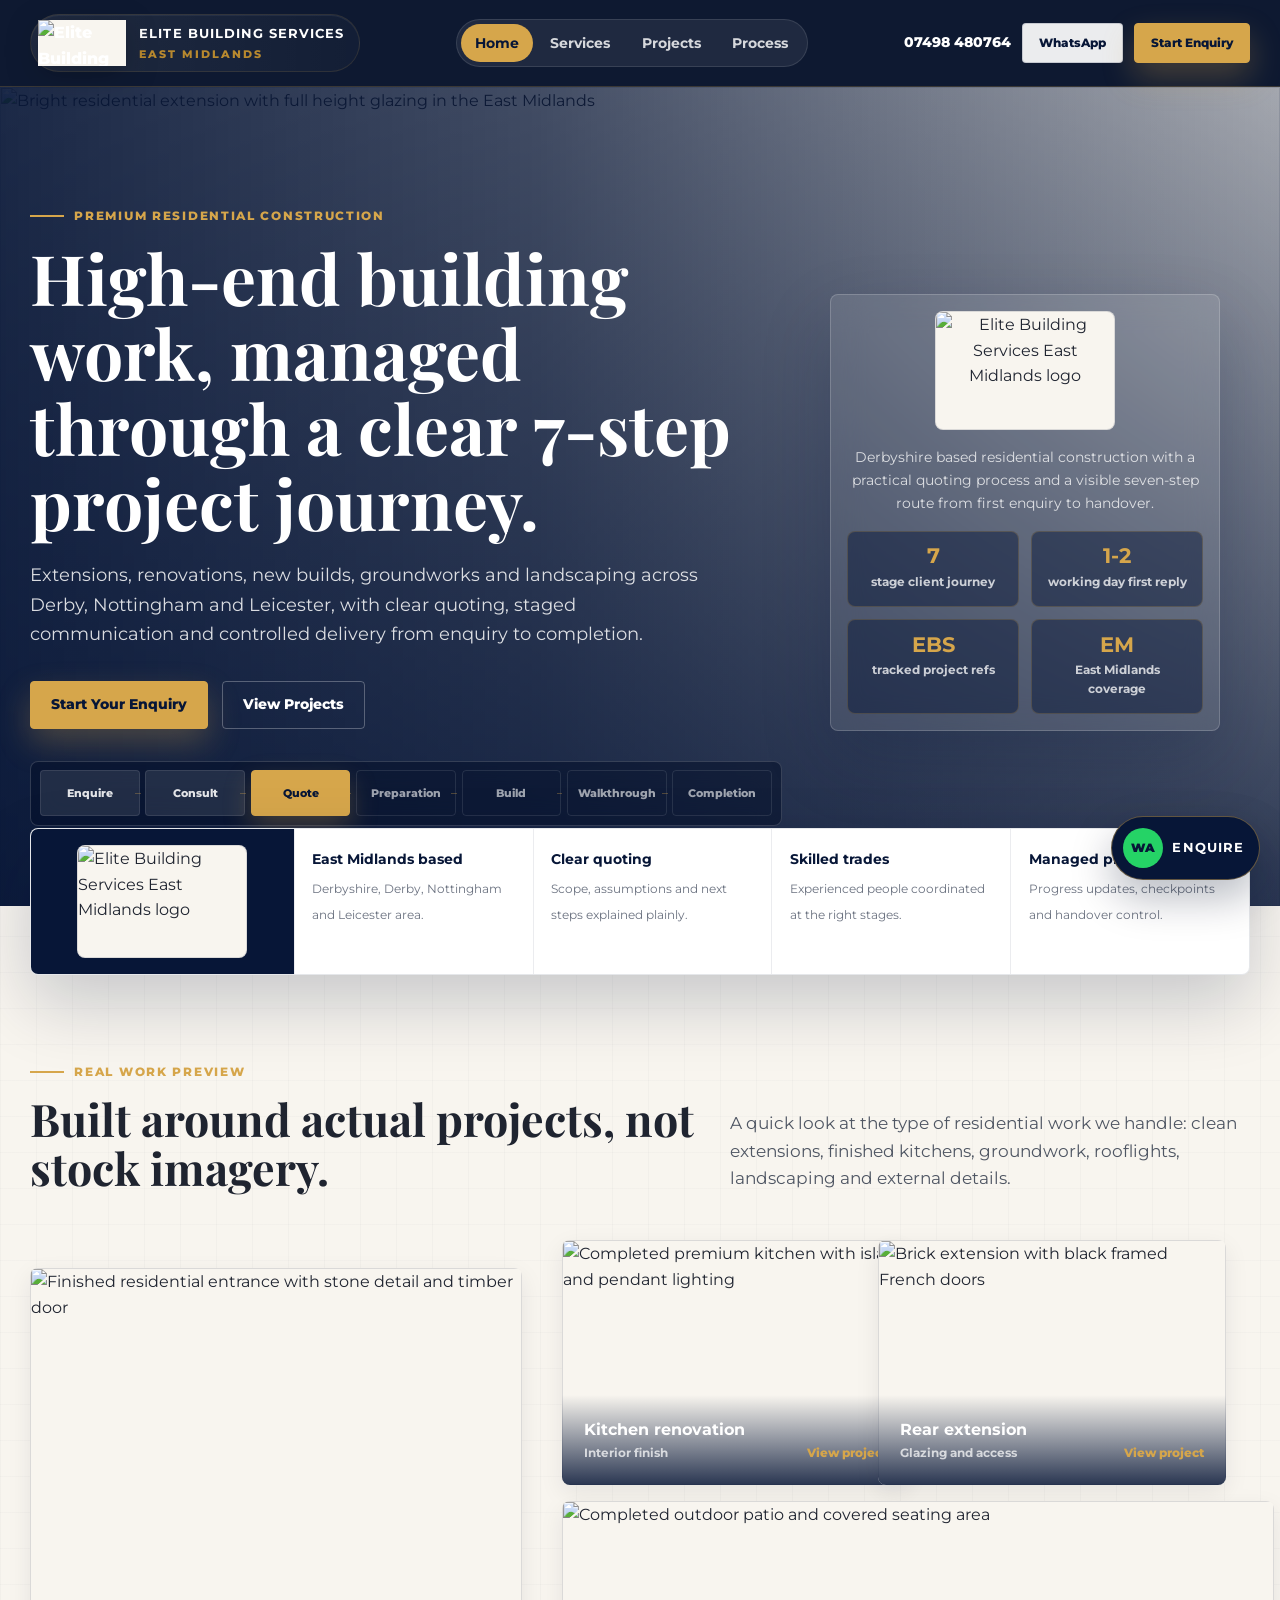
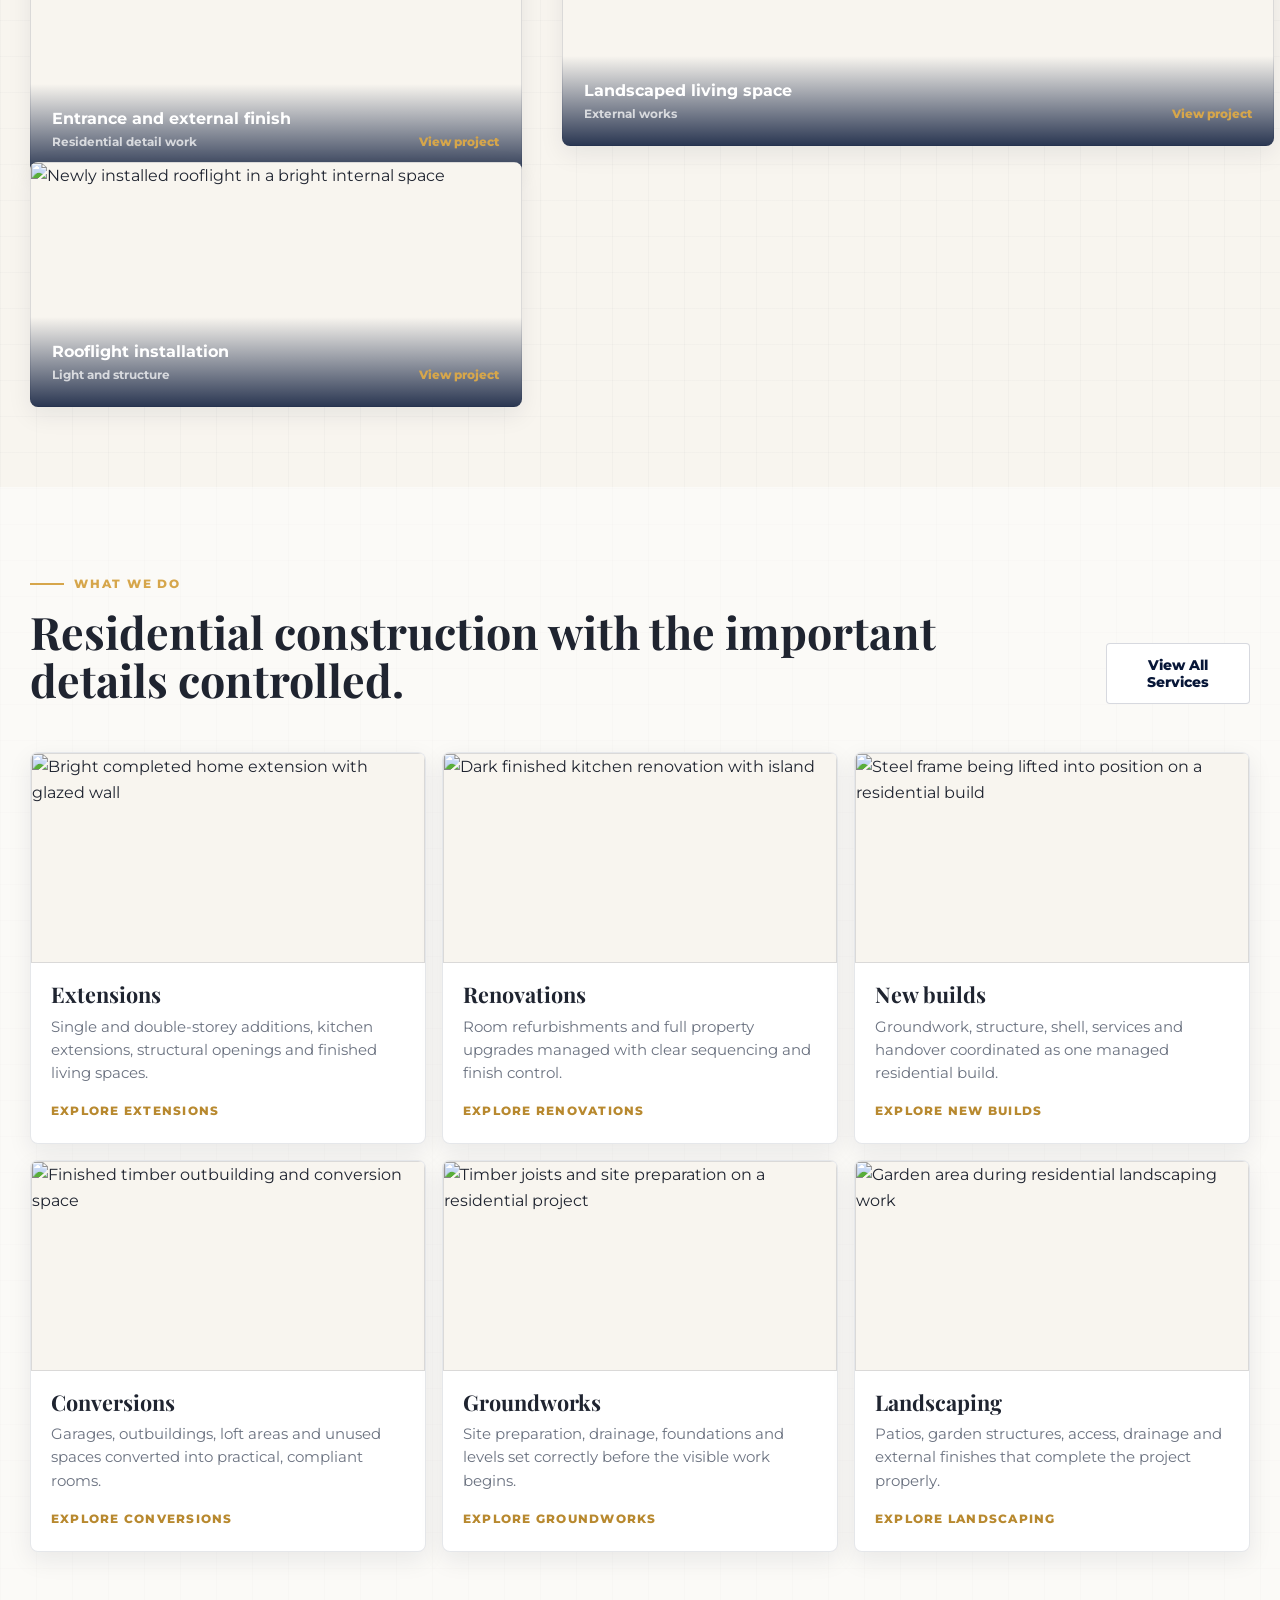
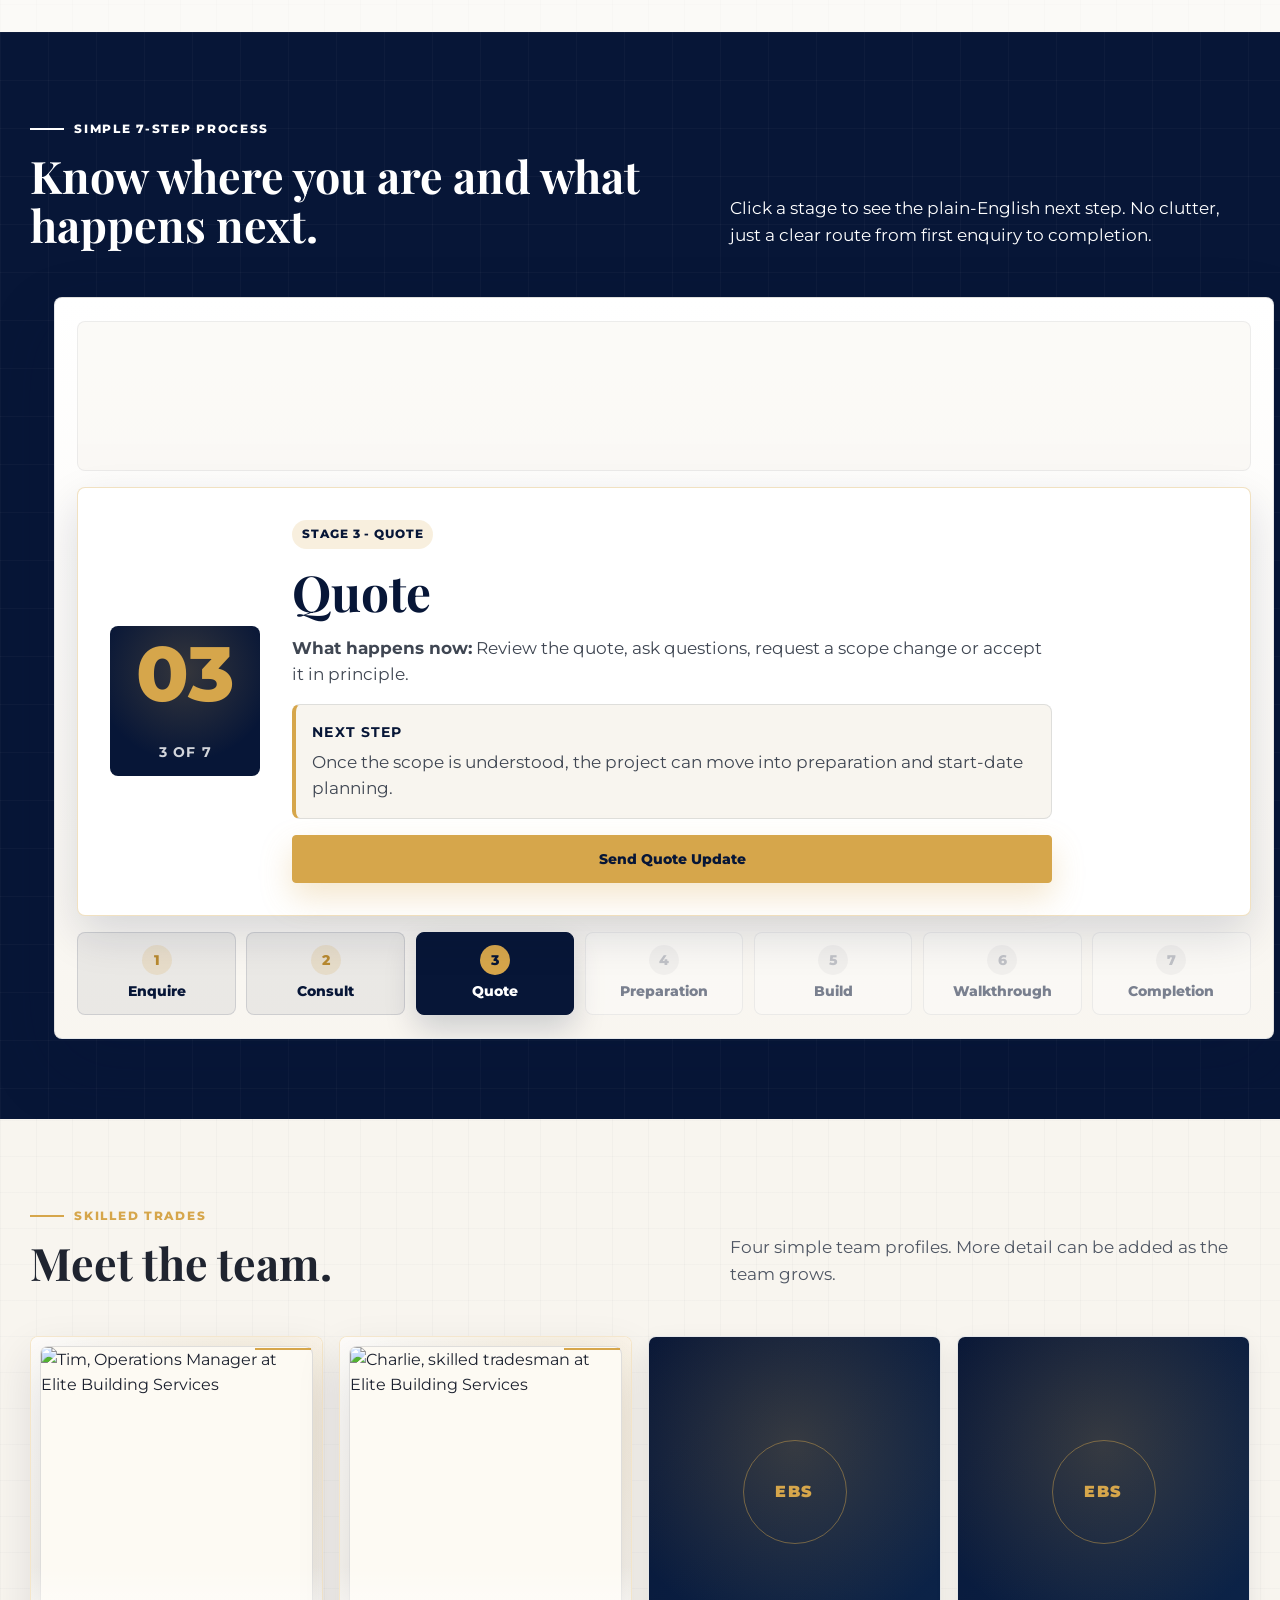
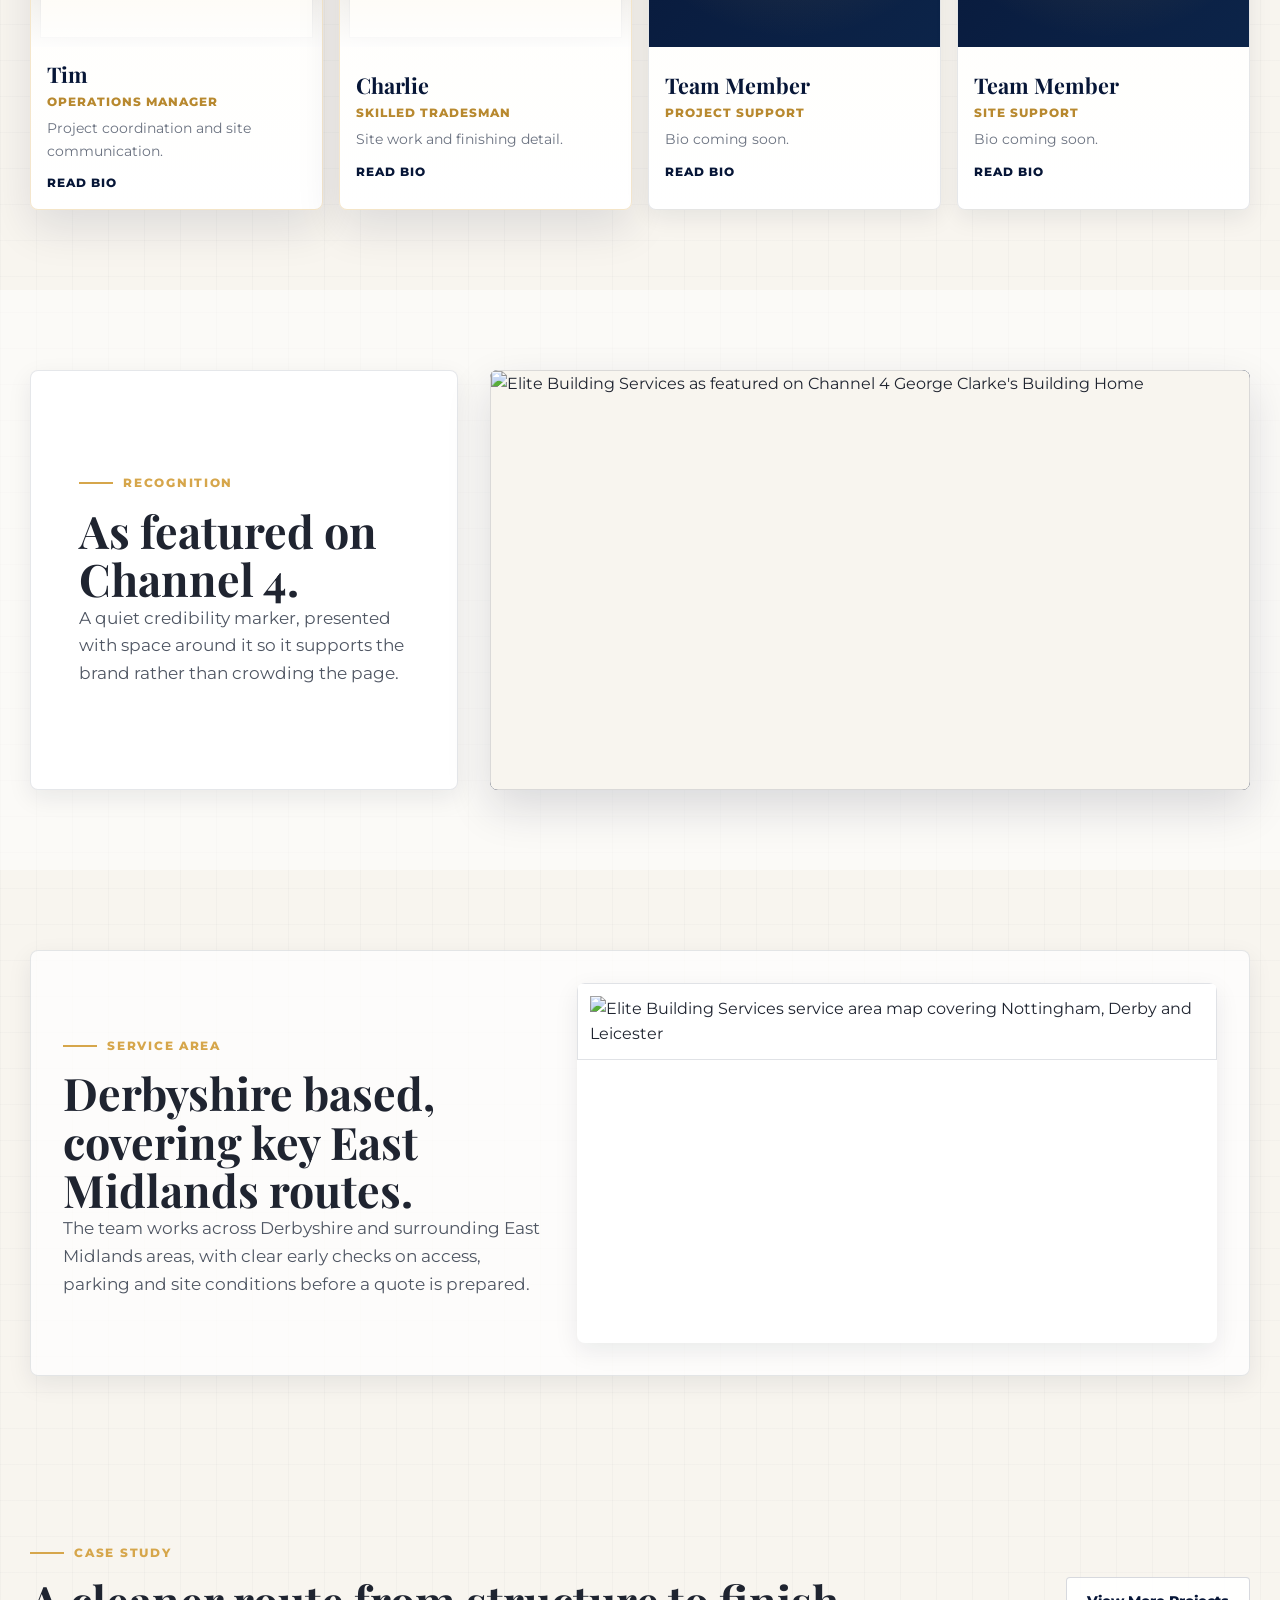
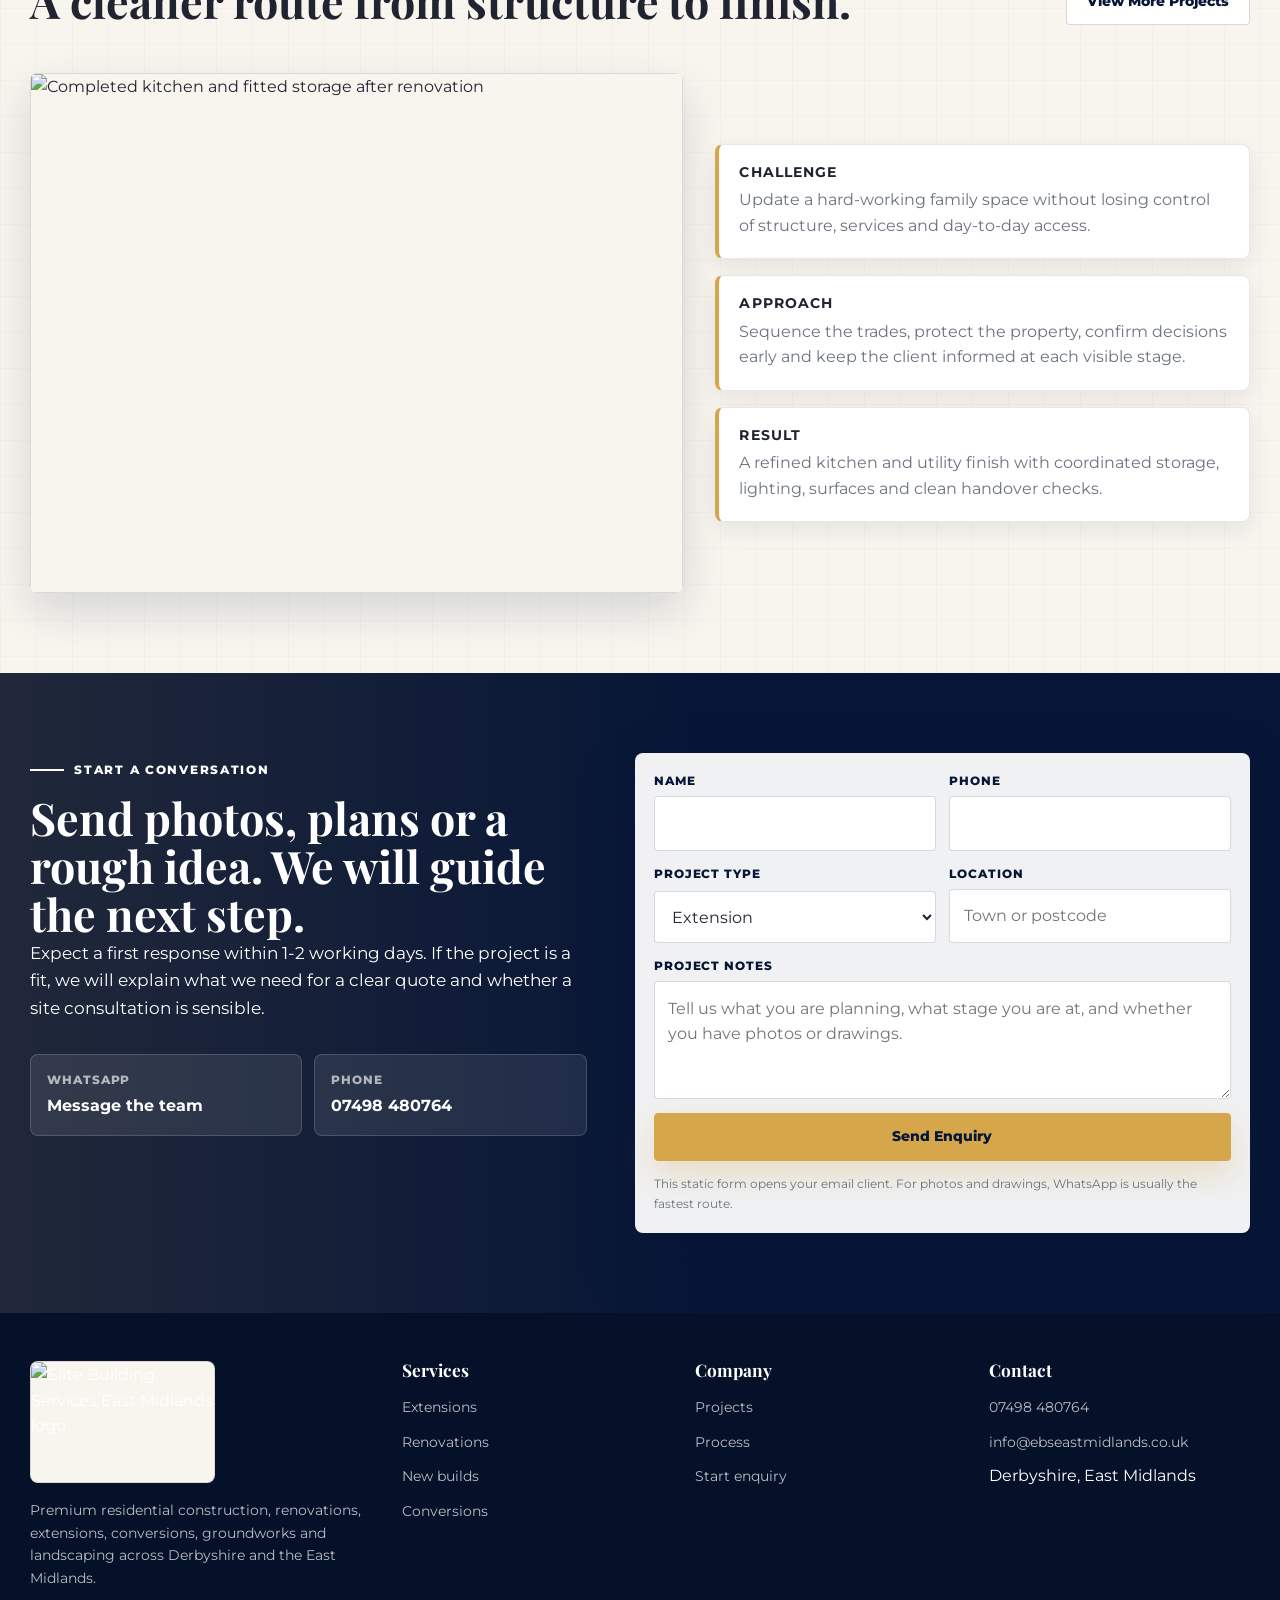
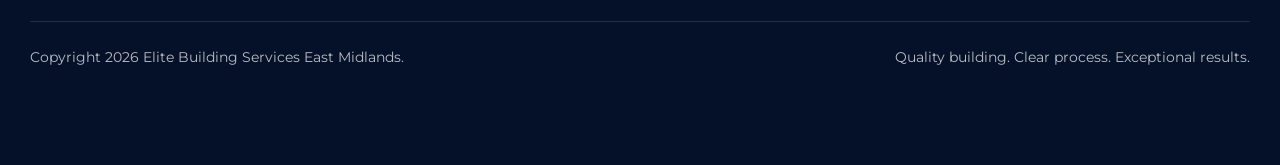
==== commit a01232d9: "Add files via upload" ====
--- a/index.html
+++ b/index.html
@@ -138,28 +138,28 @@
 
                 <div class="mosaic-grid">
                     <a class="mosaic-item large" href="projects.html" aria-label="View extension project">
-                        <img src="images/front door 2.png" alt="Finished residential entrance with stone detail and timber door">
+                        <img src="images/front-door-2.png" alt="Finished residential entrance with stone detail and timber door">
                         <span class="mosaic-overlay">
                             <span><strong>Entrance and external finish</strong><span>Residential detail work</span></span>
                             <em>View project</em>
                         </span>
                     </a>
                     <a class="mosaic-item" href="projects.html" aria-label="View kitchen project">
-                        <img src="images/kitchen3.png" alt="Completed premium kitchen with island and pendant lighting">
+                        <img src="images/kitchen-3.png" alt="Completed premium kitchen with island and pendant lighting">
                         <span class="mosaic-overlay">
                             <span><strong>Kitchen renovation</strong><span>Interior finish</span></span>
                             <em>View project</em>
                         </span>
                     </a>
                     <a class="mosaic-item" href="projects.html" aria-label="View extension project">
-                        <img src="images/frenchdoors.png" alt="Brick extension with black framed French doors">
+                        <img src="images/french-doors.png" alt="Brick extension with black framed French doors">
                         <span class="mosaic-overlay">
                             <span><strong>Rear extension</strong><span>Glazing and access</span></span>
                             <em>View project</em>
                         </span>
                     </a>
                     <a class="mosaic-item wide" href="projects.html" aria-label="View landscaping project">
-                        <img src="images/landscaping2.png" alt="Completed outdoor patio and covered seating area">
+                        <img src="images/landscaping-2.png" alt="Completed outdoor patio and covered seating area">
                         <span class="mosaic-overlay">
                             <span><strong>Landscaped living space</strong><span>External works</span></span>
                             <em>View project</em>
@@ -204,7 +204,7 @@
                         </div>
                     </a>
                     <a class="service-card" href="services.html#new-builds">
-                        <div class="service-card-media"><img src="images/crane 2.png" alt="Steel frame being lifted into position on a residential build"></div>
+                        <div class="service-card-media"><img src="images/crane-2.png" alt="Steel frame being lifted into position on a residential build"></div>
                         <div class="service-card-body">
                             <h3>New builds</h3>
                             <p>Groundwork, structure, shell, services and handover coordinated as one managed residential build.</p>
@@ -212,7 +212,7 @@
                         </div>
                     </a>
                     <a class="service-card" href="services.html#conversions">
-                        <div class="service-card-media"><img src="images/Shed2.png" alt="Finished timber outbuilding and conversion space"></div>
+                        <div class="service-card-media"><img src="images/shed-2.png" alt="Finished timber outbuilding and conversion space"></div>
                         <div class="service-card-body">
                             <h3>Conversions</h3>
                             <p>Garages, outbuildings, loft areas and unused spaces converted into practical, compliant rooms.</p>
@@ -220,7 +220,7 @@
                         </div>
                     </a>
                     <a class="service-card" href="services.html#groundworks">
-                        <div class="service-card-media"><img src="images/WIP.png" alt="Timber joists and site preparation on a residential project"></div>
+                        <div class="service-card-media"><img src="images/wip.png" alt="Timber joists and site preparation on a residential project"></div>
                         <div class="service-card-body">
                             <h3>Groundworks</h3>
                             <p>Site preparation, drainage, foundations and levels set correctly before the visible work begins.</p>
@@ -228,7 +228,7 @@
                         </div>
                     </a>
                     <a class="service-card" href="services.html#landscaping">
-                        <div class="service-card-media"><img src="images/landscape1.png" alt="Garden area during residential landscaping work"></div>
+                        <div class="service-card-media"><img src="images/landscape-1.png" alt="Garden area during residential landscaping work"></div>
                         <div class="service-card-body">
                             <h3>Landscaping</h3>
                             <p>Patios, garden structures, access, drainage and external finishes that complete the project properly.</p>
@@ -250,7 +250,7 @@
                 </div>
 
                 <div class="simple-process" data-portal data-default-stage="2">
-                    <img class="process-flow-bg" src="images/process flow.png" alt="" aria-hidden="true">
+                    <img class="process-flow-bg" src="images/process-flow.png" alt="" aria-hidden="true">
                     <article class="current-stage-card" aria-live="polite">
                         <div class="current-stage-number">
                             <span data-portal-stage-number>03</span>
@@ -291,8 +291,8 @@
                 </div>
 
                 <div class="team-grid team-grid-equal">
-                    <button class="team-card person-card" type="button" data-team-card data-name="Tim" data-role="Operations Manager" data-image="images/tIM.jpeg" data-image-alt="Tim, Operations Manager at Elite Building Services" data-bio="Tim helps keep projects organised from first conversation through to site communication. His role is to make the route clear and keep clients informed.">
-                        <span class="team-card-image"><img src="images/tIM.jpeg" alt="Tim, Operations Manager at Elite Building Services"></span>
+                    <button class="team-card person-card" type="button" data-team-card data-name="Tim" data-role="Operations Manager" data-image="images/tim.jpeg" data-image-alt="Tim, Operations Manager at Elite Building Services" data-bio="Tim helps keep projects organised from first conversation through to site communication. His role is to make the route clear and keep clients informed.">
+                        <span class="team-card-image"><img src="images/tim.jpeg" alt="Tim, Operations Manager at Elite Building Services"></span>
                         <span class="team-card-body">
                             <strong>Tim</strong>
                             <span>Operations Manager</span>
@@ -300,8 +300,8 @@
                             <small>Read bio</small>
                         </span>
                     </button>
-                    <button class="team-card person-card" type="button" data-team-card data-name="Charlie" data-role="Skilled Tradesman" data-image="images/Charlie.jpeg" data-image-alt="Charlie, skilled tradesman at Elite Building Services" data-bio="Charlie supports the practical delivery on site, with a focus on workmanship, finishing detail and keeping the standard consistent.">
-                        <span class="team-card-image"><img src="images/Charlie.jpeg" alt="Charlie, skilled tradesman at Elite Building Services"></span>
+                    <button class="team-card person-card" type="button" data-team-card data-name="Charlie" data-role="Skilled Tradesman" data-image="images/charlie.jpeg" data-image-alt="Charlie, skilled tradesman at Elite Building Services" data-bio="Charlie supports the practical delivery on site, with a focus on workmanship, finishing detail and keeping the standard consistent.">
+                        <span class="team-card-image"><img src="images/charlie.jpeg" alt="Charlie, skilled tradesman at Elite Building Services"></span>
                         <span class="team-card-body">
                             <strong>Charlie</strong>
                             <span>Skilled Tradesman</span>
@@ -340,7 +340,7 @@
                         <p class="lead">A quiet credibility marker, presented with space around it so it supports the brand rather than crowding the page.</p>
                     </div>
                     <div class="channel-media">
-                        <img src="images/chqannel 4.png" alt="Elite Building Services as featured on Channel 4 George Clarke's Building Home">
+                        <img src="images/channel-4.png" alt="Elite Building Services as featured on Channel 4 George Clarke's Building Home">
                     </div>
                 </div>
             </div>
@@ -355,7 +355,7 @@
                         <p class="lead">The team works across Derbyshire and surrounding East Midlands areas, with clear early checks on access, parking and site conditions before a quote is prepared.</p>
                     </div>
                     <div class="service-area-map">
-                        <img src="images/MAP.png" alt="Elite Building Services service area map covering Nottingham, Derby and Leicester">
+                        <img src="images/map.png" alt="Elite Building Services service area map covering Nottingham, Derby and Leicester">
                     </div>
                 </div>
             </div>
@@ -373,7 +373,7 @@
 
                 <div class="case-study-grid">
                     <div class="case-image">
-                        <img src="images/kitchen4.png" alt="Completed kitchen and fitted storage after renovation">
+                        <img src="images/kitchen-4.png" alt="Completed kitchen and fitted storage after renovation">
                     </div>
                     <div class="case-content">
                         <article class="case-card">
@@ -456,7 +456,7 @@
         <div class="team-modal-dialog">
             <button class="modal-close" type="button" aria-label="Close team bio" data-team-modal-close>&times;</button>
             <div class="team-modal-image" data-team-modal-image-wrap>
-                <img src="" alt="" data-team-modal-image hidden>
+                <img alt="" data-team-modal-image hidden>
                 <span data-team-modal-initials>EBS</span>
             </div>
             <div class="team-modal-content">
--- a/styles.css
+++ b/styles.css
@@ -64,6 +64,12 @@
     display: block;
     max-width: 100%;
     height: auto;
+}
+
+img.image-load-failed {
+    background: var(--stone);
+    border: 1px solid rgba(7, 22, 55, 0.12);
+    object-fit: contain;
 }
 
 a {
